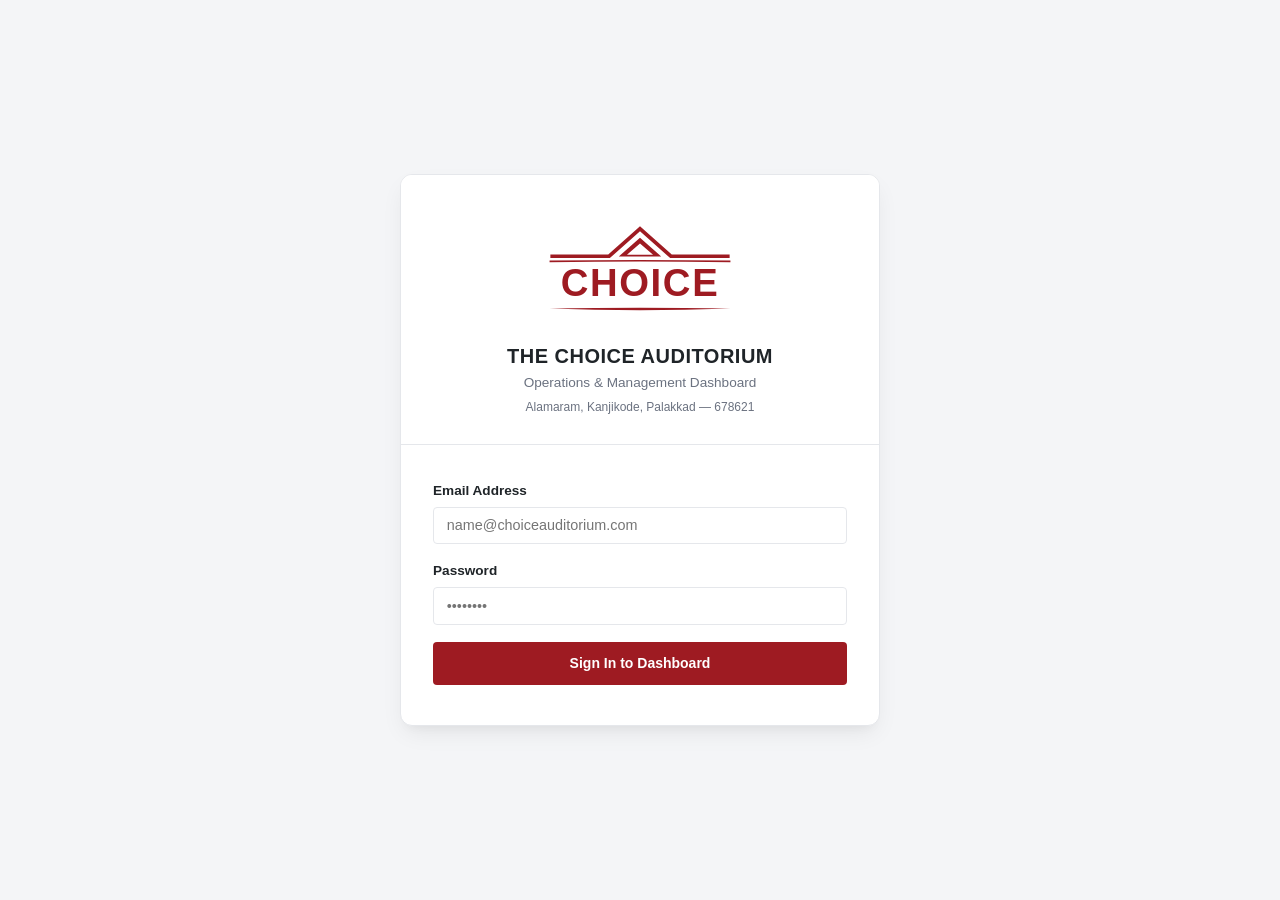
==== index.html @ d6c8b12f "Initial commit: Choice Auditorium management system" ====
<!DOCTYPE html>
<html lang="en">
<head>
  <meta charset="UTF-8">
  <meta name="viewport" content="width=device-width, initial-scale=1.0">
  <title>Login | The Choice Auditorium Operations</title>
  <link rel="stylesheet" href="css/styles.css">
  <script src="js/supabase.min.js"></script>
  <style>
    .login-wrapper {
      min-height: 100vh;
      display: flex;
      align-items: center;
      justify-content: center;
      padding: 1.5rem;
      background: #F4F5F7;
    }
    .login-card {
      background: var(--surface);
      border: 1px solid var(--border);
      border-radius: var(--radius-lg);
      box-shadow: var(--shadow-lg);
      max-width: 480px;
      width: 100%;
      overflow: hidden;
    }
    .login-header {
      background: #FFFFFF;
      color: var(--text);
      padding: 2.2rem 1.75rem 1.75rem 1.75rem;
      text-align: center;
      position: relative;
      border-bottom: 1px solid var(--border);
    }
    .login-header .logo-container-choice {
      max-width: 220px;
      margin: 0 auto 1.25rem auto;
      color: var(--brand-red);
    }
    .login-header h2 {
      font-size: 1.25rem;
      letter-spacing: 0.5px;
      color: var(--text);
      text-transform: uppercase;
      margin-bottom: 0.25rem;
    }
    .login-header p {
      font-size: 0.85rem;
      color: var(--muted);
    }
    .login-body {
      padding: 2.25rem 2rem 2.5rem 2rem;
    }
  </style>
</head>
<body>
  <div class="login-wrapper">
    <div class="login-card">
      <div class="login-header">
        <div class="logo-container-choice">
          <svg viewBox="0 0 540 280" xmlns="http://www.w3.org/2000/svg" style="width: 100%; height: auto; display: block;">
            <g fill="currentColor">
              <!-- Roofline Structure -->
              <path d="M 50,118 L 196,118 L 270,52 L 344,118 L 490,118 L 490,109 L 348,109 L 270,40 L 192,109 L 50,109 Z" />
              <path fill-rule="evenodd" d="M 270,68 L 322,114 L 218,114 Z M 270,82 L 238,110 L 302,110 Z" />
              <path d="M 48,124 Q 270,121 492,124 L 492,128 Q 270,125 48,128 Z" />
              <!-- CHOICE Wordmark -->
              <text x="270" y="212" font-family="-apple-system, BlinkMacSystemFont, 'Segoe UI', Roboto, 'Helvetica Neue', Arial, sans-serif" font-weight="900" font-size="94" letter-spacing="4" text-anchor="middle">CHOICE</text>
              <!-- Bottom underline -->
              <path d="M 48,242 Q 270,238 492,242 Q 270,250 48,242 Z" />
            </g>
          </svg>
        </div>
        <h2>The Choice Auditorium</h2>
        <p>Operations & Management Dashboard</p>
        <div style="font-size: 0.75rem; margin-top: 4px; color: var(--muted);">Alamaram, Kanjikode, Palakkad — 678621</div>
      </div>

      <div class="login-body">
        <form id="login-form">
          <div class="form-group">
            <label class="form-label" for="login-email">Email Address</label>
            <input type="email" id="login-email" class="form-control" placeholder="name@choiceauditorium.com" required>
          </div>
          <div class="form-group">
            <label class="form-label" for="login-password">Password</label>
            <input type="password" id="login-password" class="form-control" placeholder="••••••••" required>
          </div>
          <button type="submit" class="btn btn-primary" style="width: 100%; padding: 0.75rem; font-weight: 600;">
            Sign In to Dashboard
          </button>
        </form>
      </div>
    </div>
  </div>

  <div id="toast-mount"></div>

  <script type="module">
    import { login } from "./js/auth.js";
    import { showToast } from "./js/common.js";

    document.getElementById("login-form").addEventListener("submit", async (e) => {
      e.preventDefault();
      const email = document.getElementById("login-email").value.trim();
      const pwd = document.getElementById("login-password").value;
      const submitBtn = e.target.querySelector("button[type='submit']");
      
      submitBtn.disabled = true;
      submitBtn.textContent = "Signing In...";

      try {
        const res = await login(email, pwd);
        if (res.success) {
          showToast(`Welcome back, ${res.user.name}!`);
          setTimeout(() => window.location.href = "dashboard.html", 400);
        } else {
          showToast(res.error, "danger");
          submitBtn.disabled = false;
          submitBtn.textContent = "Sign In to Dashboard";
        }
      } catch (err) {
        showToast(err.message || "Login failed", "danger");
        submitBtn.disabled = false;
        submitBtn.textContent = "Sign In to Dashboard";
      }
    });
  </script>
</body>
</html>
---- css/styles.css ----
/* The Choice Auditorium — Design System & Main Stylesheet */
:root {
  /* Refined, eye-friendly deep crimson & burgundy (no eye strain) */
  --brand-red: #9E1B22;
  --brand-red-dark: #781217;
  --brand-red-light: #FAF5F5;
  --text: #1F2428;
  --text-light: #4B5563;
  --muted: #6B7280;
  --bg: #F8F9FA;
  --surface: #FFFFFF;
  --surface-hover: #F9FAFB;
  --border: #E5E7EB;
  --border-focus: #9E1B22;
  --success: #1E7E34;
  --success-light: #F0FDF4;
  --warning: #D97706;
  --warning-light: #FFFBEB;
  --danger: #B91C1C;
  --danger-light: #FEF2F2;
  --info: #0284C7;
  --info-light: #F0F9FF;
  
  --shadow-sm: 0 1px 3px rgba(0,0,0,0.05), 0 1px 2px rgba(0,0,0,0.03);
  --shadow-md: 0 4px 12px rgba(0,0,0,0.06);
  --shadow-lg: 0 10px 25px -5px rgba(0,0,0,0.08), 0 8px 10px -6px rgba(0,0,0,0.04);
  
  --radius-sm: 4px;
  --radius-md: 8px;
  --radius-lg: 12px;
  --radius-full: 9999px;

  --font-main: -apple-system, BlinkMacSystemFont, "Segoe UI", Roboto, Oxygen, Ubuntu, Cantarell, "Open Sans", "Helvetica Neue", sans-serif;
}

* {
  box-sizing: border-box;
  margin: 0;
  padding: 0;
}

body {
  font-family: var(--font-main);
  background-color: var(--bg);
  color: var(--text);
  line-height: 1.5;
  min-height: 100vh;
  display: flex;
  flex-direction: column;
}

/* Typography */
h1, h2, h3, h4, h5, h6 {
  color: var(--text);
  font-weight: 700;
  line-height: 1.25;
}
h1 { font-size: 1.75rem; }
h2 { font-size: 1.4rem; }
h3 { font-size: 1.15rem; }
h4 { font-size: 1rem; }

a {
  color: var(--brand-red);
  text-decoration: none;
}
a:hover {
  text-decoration: underline;
}

/* Header & Navigation */
.app-header {
  background-color: var(--surface);
  border-bottom: 1px solid var(--border);
  position: sticky;
  top: 0;
  z-index: 100;
  box-shadow: var(--shadow-sm);
}

.header-top {
  display: flex;
  align-items: center;
  justify-content: space-between;
  padding: 0.75rem 1.5rem;
  border-bottom: 1px solid var(--border);
}

.brand-container {
  display: flex;
  align-items: center;
  gap: 1rem;
}

.brand-logo-svg {
  height: 48px;
  display: flex;
  align-items: center;
  color: var(--brand-red);
}

.brand-logo-svg svg {
  height: 46px;
  width: auto;
}

.brand-details h1 {
  font-size: 1.15rem;
  letter-spacing: 0.5px;
  text-transform: uppercase;
  color: var(--text);
  margin-bottom: 2px;
}

.brand-details p {
  font-size: 0.75rem;
  color: var(--muted);
  line-height: 1.1;
}

.header-actions {
  display: flex;
  align-items: center;
  gap: 1rem;
}

/* Nav Menu */
.nav-bar {
  display: flex;
  align-items: center;
  padding: 0 1.5rem;
  overflow-x: auto;
  scrollbar-width: none;
  background-color: var(--surface);
}
.nav-bar::-webkit-scrollbar { display: none; }

.nav-links {
  display: flex;
  list-style: none;
  gap: 0.5rem;
}

.nav-link {
  display: flex;
  align-items: center;
  gap: 0.5rem;
  padding: 0.75rem 0.95rem;
  font-size: 0.9rem;
  font-weight: 600;
  color: var(--text-light);
  border-bottom: 2.5px solid transparent;
  white-space: nowrap;
  transition: all 0.15s ease;
}

.nav-link:hover {
  color: var(--brand-red);
  text-decoration: none;
  background-color: var(--surface-hover);
}

.nav-link.active {
  color: var(--brand-red);
  border-bottom-color: var(--brand-red);
  background-color: transparent;
}

/* User Badge & Notifications */
.user-profile-badge {
  display: flex;
  align-items: center;
  gap: 0.6rem;
  padding: 0.35rem 0.75rem;
  background-color: var(--bg);
  border-radius: var(--radius-full);
  border: 1px solid var(--border);
  font-size: 0.85rem;
}

.user-avatar {
  width: 28px;
  height: 28px;
  border-radius: 50%;
  background: var(--brand-red);
  color: #fff;
  display: flex;
  align-items: center;
  justify-content: center;
  font-weight: bold;
  font-size: 0.8rem;
}

.role-tag {
  font-size: 0.7rem;
  padding: 0.15rem 0.45rem;
  border-radius: var(--radius-full);
  font-weight: 700;
  text-transform: uppercase;
}
.role-owner { background-color: #EDE7F6; color: #512DA8; }
.role-worker { background-color: #E0F2F1; color: #00796B; }

.btn-icon {
  background: none;
  border: none;
  cursor: pointer;
  position: relative;
  width: 36px;
  height: 36px;
  border-radius: 50%;
  display: flex;
  align-items: center;
  justify-content: center;
  color: var(--text-light);
  transition: background 0.15s;
}
.btn-icon:hover {
  background-color: var(--bg);
}

.badge-counter {
  position: absolute;
  top: 2px;
  right: 2px;
  background: var(--brand-red);
  color: #fff;
  font-size: 0.65rem;
  font-weight: bold;
  min-width: 17px;
  height: 17px;
  border-radius: 9px;
  display: flex;
  align-items: center;
  justify-content: center;
  padding: 0 4px;
}

/* Main Layout */
.main-container {
  max-width: 1380px;
  width: 100%;
  margin: 0 auto;
  padding: 1.5rem;
  flex: 1;
}

.page-header {
  display: flex;
  justify-content: space-between;
  align-items: center;
  margin-bottom: 1.5rem;
  flex-wrap: wrap;
  gap: 1rem;
}

.page-title {
  display: flex;
  align-items: center;
  gap: 0.75rem;
}

.page-title-badge {
  font-size: 0.8rem;
  padding: 0.25rem 0.65rem;
  border-radius: var(--radius-full);
  background-color: var(--surface);
  border: 1px solid var(--border);
  color: var(--muted);
  font-weight: 500;
}

/* Cards & Panels */
.card {
  background-color: var(--surface);
  border: 1px solid var(--border);
  border-radius: var(--radius-md);
  box-shadow: var(--shadow-sm);
  margin-bottom: 1.5rem;
  overflow: hidden;
}

.card-header {
  padding: 1rem 1.25rem;
  border-bottom: 1px solid var(--border);
  display: flex;
  justify-content: space-between;
  align-items: center;
  background-color: #fff;
}

.card-title {
  font-size: 1.05rem;
  font-weight: 700;
  display: flex;
  align-items: center;
  gap: 0.5rem;
}

.card-body {
  padding: 1.25rem;
}

.card-footer {
  padding: 0.75rem 1.25rem;
  background-color: var(--surface-hover);
  border-top: 1px solid var(--border);
  display: flex;
  justify-content: flex-end;
  gap: 0.75rem;
}

/* KPI Stat Cards */
.stats-grid {
  display: grid;
  grid-template-columns: repeat(auto-fit, minmax(240px, 1fr));
  gap: 1.25rem;
  margin-bottom: 1.5rem;
}

.stat-card {
  background: var(--surface);
  border: 1px solid var(--border);
  border-radius: var(--radius-md);
  padding: 1.25rem;
  display: flex;
  align-items: center;
  justify-content: space-between;
  box-shadow: var(--shadow-sm);
  border-left: 3px solid var(--brand-red);
}
.stat-card.green { border-left-color: var(--success); }
.stat-card.amber { border-left-color: var(--warning); }
.stat-card.blue { border-left-color: var(--info); }

.stat-label {
  font-size: 0.8rem;
  text-transform: uppercase;
  letter-spacing: 0.5px;
  color: var(--muted);
  font-weight: 600;
  margin-bottom: 0.25rem;
}

.stat-value {
  font-size: 1.65rem;
  font-weight: 800;
  color: var(--text);
}

.stat-sub {
  font-size: 0.75rem;
  color: var(--muted);
  margin-top: 0.25rem;
}

.stat-icon {
  width: 44px;
  height: 44px;
  border-radius: var(--radius-md);
  background-color: var(--surface-hover);
  display: flex;
  align-items: center;
  justify-content: center;
  font-size: 1.35rem;
  color: var(--text-light);
}
.stat-card.green .stat-icon { color: var(--success); background-color: var(--success-light); }
.stat-card.amber .stat-icon { color: var(--warning); background-color: var(--warning-light); }
.stat-card.blue .stat-icon { color: var(--info); background-color: var(--info-light); }

/* Buttons */
.btn {
  display: inline-flex;
  align-items: center;
  justify-content: center;
  gap: 0.5rem;
  padding: 0.55rem 1.1rem;
  border-radius: var(--radius-sm);
  font-size: 0.875rem;
  font-weight: 600;
  cursor: pointer;
  border: 1px solid transparent;
  transition: all 0.15s ease;
  line-height: 1.2;
}

.btn-primary {
  background-color: var(--brand-red);
  color: #fff;
}
.btn-primary:hover {
  background-color: var(--brand-red-dark);
}

.btn-secondary {
  background-color: var(--surface);
  border-color: var(--border);
  color: var(--text);
}
.btn-secondary:hover {
  background-color: var(--bg);
  border-color: #ccc;
}

.btn-success {
  background-color: var(--success);
  color: #fff;
}
.btn-success:hover {
  background-color: #1B5E20;
}

.btn-danger {
  background-color: var(--danger);
  color: #fff;
}
.btn-danger:hover {
  background-color: #B71C1C;
}

.btn-outline {
  background: transparent;
  border-color: var(--brand-red);
  color: var(--brand-red);
}
.btn-outline:hover {
  background: var(--brand-red-light);
}

.btn-sm {
  padding: 0.35rem 0.65rem;
  font-size: 0.8rem;
}

/* Badges */
.badge {
  display: inline-flex;
  align-items: center;
  gap: 0.35rem;
  padding: 0.2rem 0.55rem;
  border-radius: var(--radius-full);
  font-size: 0.75rem;
  font-weight: 600;
}
.badge-confirmed { background-color: var(--success-light); color: var(--success); border: 1px solid #C8E6C9; }
.badge-approved { background-color: var(--success-light); color: var(--success); border: 1px solid #C8E6C9; }
.badge-pending { background-color: var(--warning-light); color: #B78103; border: 1px solid #FFE082; }
.badge-unmarked { background-color: #F5F5F5; color: #757575; border: 1px solid #E0E0E0; }
.badge-enquiry { background-color: var(--warning-light); color: #B78103; border: 1px solid #FFE082; }
.badge-completed { background-color: #EDE7F6; color: #5E35B1; border: 1px solid #D1C4E9; }
.badge-cancelled { background-color: var(--danger-light); color: var(--danger); border: 1px solid #FFCDD2; }

/* Tables */
.table-responsive {
  width: 100%;
  overflow-x: auto;
  border-radius: var(--radius-md);
}

.data-table {
  width: 100%;
  border-collapse: collapse;
  text-align: left;
  font-size: 0.875rem;
}

.data-table th {
  background-color: #FAFAFA;
  color: var(--text-light);
  font-weight: 700;
  padding: 0.75rem 1rem;
  border-bottom: 2px solid var(--border);
  white-space: nowrap;
}

.data-table td {
  padding: 0.85rem 1rem;
  border-bottom: 1px solid var(--border);
  vertical-align: middle;
}

.data-table tbody tr:hover {
  background-color: #FCFCFC;
}

.text-right { text-align: right; }
.text-center { text-align: center; }

/* Forms */
.form-group {
  margin-bottom: 1.1rem;
}

.form-label {
  display: block;
  font-size: 0.85rem;
  font-weight: 600;
  margin-bottom: 0.35rem;
  color: var(--text);
}

.form-control {
  width: 100%;
  padding: 0.6rem 0.8rem;
  font-size: 0.9rem;
  border: 1px solid var(--border);
  border-radius: var(--radius-sm);
  background-color: #fff;
  color: var(--text);
  font-family: inherit;
  transition: border-color 0.15s;
}

.form-control:focus {
  outline: none;
  border-color: var(--brand-red);
  box-shadow: 0 0 0 2px rgba(158, 27, 34, 0.12);
}

.form-row {
  display: flex;
  gap: 1rem;
  flex-wrap: wrap;
}
.form-col {
  flex: 1;
  min-width: 220px;
}
.form-col-sm {
  flex: 0 0 140px;
}

/* Modals */
.modal-backdrop {
  position: fixed;
  top: 0;
  left: 0;
  right: 0;
  bottom: 0;
  background-color: rgba(0, 0, 0, 0.55);
  display: none;
  align-items: center;
  justify-content: center;
  z-index: 1000;
  padding: 1rem;
  backdrop-filter: blur(2px);
}
.modal-backdrop.show {
  display: flex;
}

.modal-card {
  background: #fff;
  border-radius: var(--radius-md);
  max-width: 850px;
  width: 100%;
  max-height: 90vh;
  display: flex;
  flex-direction: column;
  box-shadow: var(--shadow-lg);
  overflow: hidden;
  animation: modalIn 0.2s ease-out;
}

@keyframes modalIn {
  from { opacity: 0; transform: translateY(12px) scale(0.98); }
  to { opacity: 1; transform: translateY(0) scale(1); }
}

.modal-header {
  padding: 1rem 1.25rem;
  border-bottom: 1px solid var(--border);
  display: flex;
  justify-content: space-between;
  align-items: center;
  background-color: #fff;
}

.modal-header h3 {
  font-size: 1.15rem;
  color: var(--text);
}

.modal-body {
  padding: 1.25rem;
  overflow-y: auto;
}

.modal-footer {
  padding: 0.85rem 1.25rem;
  border-top: 1px solid var(--border);
  display: flex;
  justify-content: flex-end;
  gap: 0.75rem;
  background-color: var(--surface-hover);
}

/* Notifications Panel Dropdown */
.notif-dropdown {
  position: absolute;
  top: 55px;
  right: 1.5rem;
  width: 360px;
  max-width: 90vw;
  background: #fff;
  border: 1px solid var(--border);
  border-radius: var(--radius-md);
  box-shadow: var(--shadow-lg);
  z-index: 500;
  display: none;
}
.notif-dropdown.show { display: block; }

.notif-header {
  padding: 0.75rem 1rem;
  border-bottom: 1px solid var(--border);
  display: flex;
  justify-content: space-between;
  align-items: center;
}

.notif-list {
  max-height: 380px;
  overflow-y: auto;
  list-style: none;
}

.notif-item {
  padding: 0.75rem 1rem;
  border-bottom: 1px solid var(--border);
  display: flex;
  gap: 0.75rem;
  cursor: pointer;
  transition: background 0.1s;
}
.notif-item:hover {
  background-color: var(--surface-hover);
}
.notif-item.unread {
  background-color: #FEF9F9;
  border-left: 3px solid var(--brand-red);
}

.notif-icon {
  width: 32px;
  height: 32px;
  border-radius: 50%;
  display: flex;
  align-items: center;
  justify-content: center;
  flex-shrink: 0;
}

.notif-content h5 {
  font-size: 0.85rem;
  margin-bottom: 2px;
}
.notif-content p {
  font-size: 0.78rem;
  color: var(--muted);
}
.notif-content .time {
  font-size: 0.7rem;
  color: #999;
  margin-top: 4px;
}

/* Toast Alerts */
.toast-container {
  position: fixed;
  bottom: 1.5rem;
  right: 1.5rem;
  z-index: 2000;
  display: flex;
  flex-direction: column;
  gap: 0.5rem;
}

.toast {
  background: var(--surface);
  border: 1px solid var(--border);
  border-left: 4px solid var(--brand-red);
  padding: 0.75rem 1.1rem;
  border-radius: var(--radius-sm);
  box-shadow: var(--shadow-md);
  font-size: 0.875rem;
  display: flex;
  align-items: center;
  gap: 0.75rem;
  animation: slideToast 0.25s ease-out;
  min-width: 280px;
}
.toast.success { border-left-color: var(--success); }
.toast.warning { border-left-color: var(--warning); }
.toast.danger { border-left-color: var(--danger); }

@keyframes slideToast {
  from { transform: translateX(100%); opacity: 0; }
  to { transform: translateX(0); opacity: 1; }
}

/* Signature Pad Canvas */
.sig-canvas-wrapper {
  border: 1px dashed var(--border);
  border-radius: var(--radius-sm);
  background: #FFF;
  position: relative;
  margin-top: 0.25rem;
}
.sig-canvas {
  width: 100%;
  height: 140px;
  cursor: crosshair;
  display: block;
}
.sig-actions {
  display: flex;
  justify-content: space-between;
  padding: 0.35rem 0.5rem;
  background: #FAFAFA;
  border-top: 1px solid var(--border);
  font-size: 0.75rem;
}

/* Calendar Grid (Month View) */
.cal-grid-header {
  display: grid;
  grid-template-columns: repeat(7, 1fr);
  background: #FAFAFA;
  border-bottom: 1px solid var(--border);
  text-align: center;
  font-weight: 700;
  font-size: 0.8rem;
  color: var(--text-light);
  padding: 0.5rem 0;
}

.cal-grid {
  display: grid;
  grid-template-columns: repeat(7, 1fr);
  border-left: 1px solid var(--border);
  border-top: 1px solid var(--border);
}

.cal-day-cell {
  min-height: 105px;
  border-right: 1px solid var(--border);
  border-bottom: 1px solid var(--border);
  padding: 0.4rem;
  background: #fff;
  transition: background 0.1s;
}
.cal-day-cell:hover {
  background: #FCFCFC;
}
.cal-day-cell.diff-month {
  background: #F9F9F9;
  color: #BBB;
}
.cal-day-cell.today {
  background: #FFFDF0;
}
.cal-day-number {
  font-size: 0.8rem;
  font-weight: 700;
  margin-bottom: 0.25rem;
  display: inline-block;
}
.cal-day-cell.today .cal-day-number {
  color: var(--brand-red);
  border-bottom: 2px solid var(--brand-red);
}

.cal-event-pill {
  font-size: 0.7rem;
  padding: 0.2rem 0.35rem;
  border-radius: var(--radius-sm);
  background: var(--surface-hover);
  color: var(--text);
  margin-bottom: 2px;
  white-space: nowrap;
  overflow: hidden;
  text-overflow: ellipsis;
  cursor: pointer;
  border-left: 3px solid var(--muted);
  font-weight: 600;
}
.cal-event-pill.confirmed {
  background: var(--success-light);
  color: var(--success);
  border-left-color: var(--success);
}
.cal-event-pill.enquiry {
  background: var(--warning-light);
  color: #B78103;
  border-left-color: var(--warning);
}

/* Responsive adjustments */
@media (max-width: 768px) {
  .header-top {
    padding: 0.5rem 1rem;
  }
  .brand-details p {
    display: none;
  }
  .nav-bar {
    padding: 0 0.5rem;
  }
  .main-container {
    padding: 1rem;
  }
  .stats-grid {
    grid-template-columns: 1fr;
  }
  .cal-grid-header, .cal-grid {
    font-size: 0.75rem;
  }
  .cal-day-cell {
    min-height: 70px;
    padding: 0.2rem;
  }
}
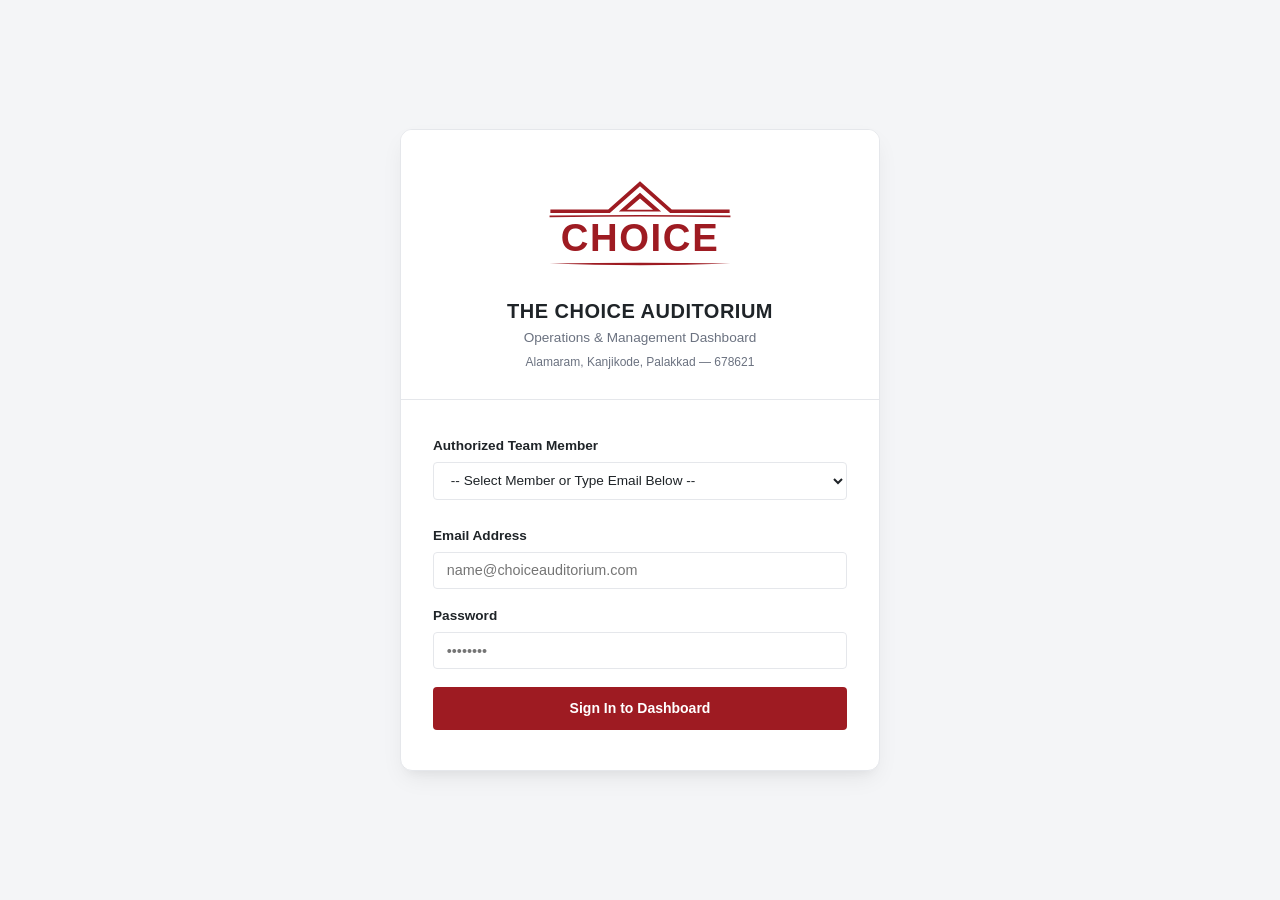
==== commit 234e2567: "Production ready: connect all Supabase fields, remove test data, add schema sanitizer and quick team" ====
--- a/index.html
+++ b/index.html
@@ -79,6 +79,17 @@
       <div class="login-body">
         <form id="login-form">
           <div class="form-group">
+            <label class="form-label" for="quick-team-select">Authorized Team Member</label>
+            <select id="quick-team-select" class="form-control" style="font-size: 0.85rem; margin-bottom: 0.5rem;">
+              <option value="">-- Select Member or Type Email Below --</option>
+              <option value="elbymathew20@gmail.com">Elby Abin (CEO / Owner)</option>
+              <option value="abin@choiceauditorium.com">Abin Varghese K (Director / Owner)</option>
+              <option value="vibinkgl@gmail.com">Vibin Varghese K (Director / Owner)</option>
+              <option value="gopinathan@choiceauditorium.com">Gopinathan P (Manager / Worker)</option>
+              <option value="sajitha@choiceauditorium.com">Sajitha (Assistant / Worker)</option>
+            </select>
+          </div>
+          <div class="form-group">
             <label class="form-label" for="login-email">Email Address</label>
             <input type="email" id="login-email" class="form-control" placeholder="name@choiceauditorium.com" required>
           </div>
@@ -99,6 +110,13 @@
   <script type="module">
     import { login } from "./js/auth.js";
     import { showToast } from "./js/common.js";
+
+    document.getElementById("quick-team-select")?.addEventListener("change", (e) => {
+      if (e.target.value) {
+        document.getElementById("login-email").value = e.target.value;
+        document.getElementById("login-password").value = "choice123";
+      }
+    });
 
     document.getElementById("login-form").addEventListener("submit", async (e) => {
       e.preventDefault();
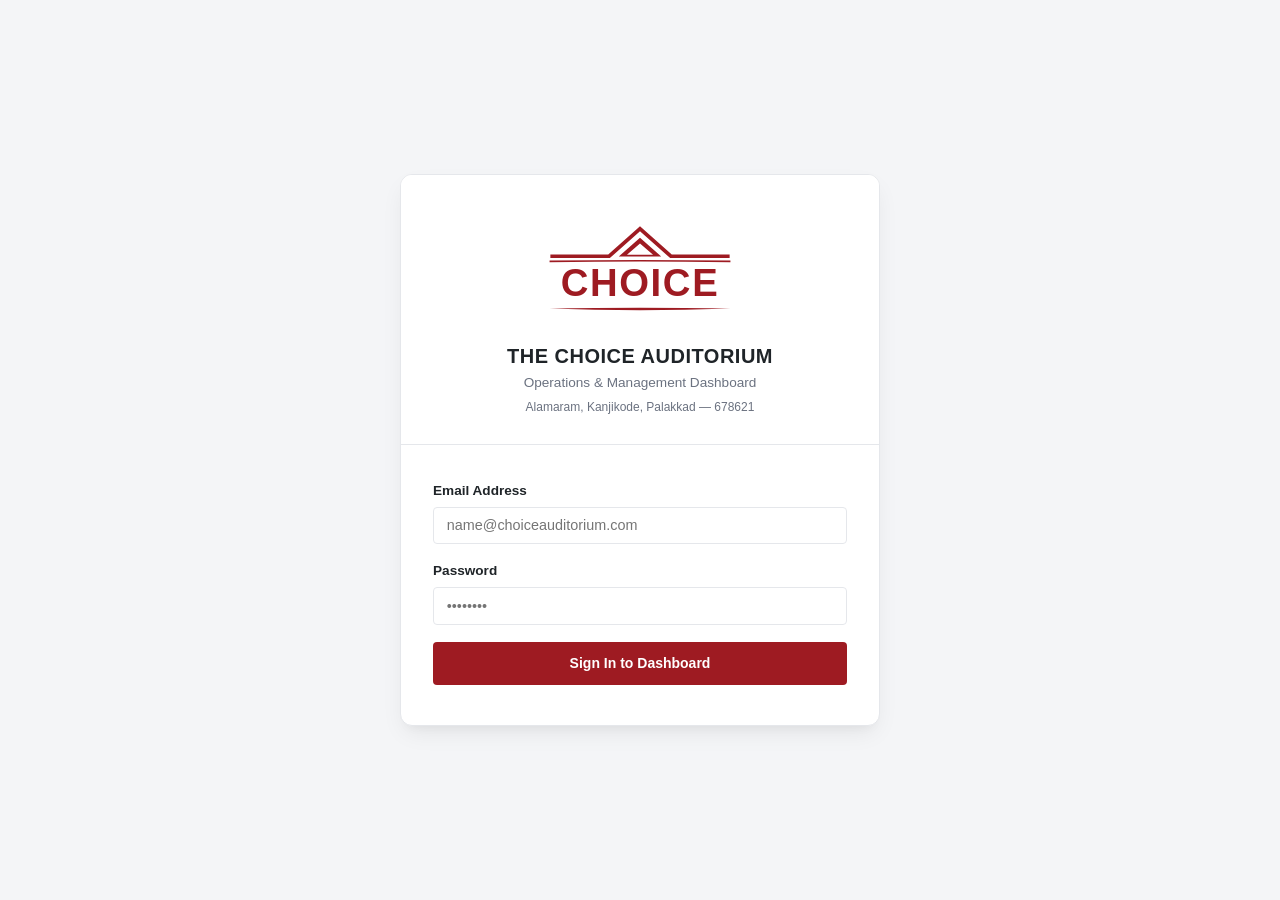
==== commit 3a1c8d0a: "Remove all hardcoded seed data; fetch all data dynamically from Supabase database" ====
--- a/index.html
+++ b/index.html
@@ -79,17 +79,6 @@
       <div class="login-body">
         <form id="login-form">
           <div class="form-group">
-            <label class="form-label" for="quick-team-select">Authorized Team Member</label>
-            <select id="quick-team-select" class="form-control" style="font-size: 0.85rem; margin-bottom: 0.5rem;">
-              <option value="">-- Select Member or Type Email Below --</option>
-              <option value="elbymathew20@gmail.com">Elby Abin (CEO / Owner)</option>
-              <option value="abin@choiceauditorium.com">Abin Varghese K (Director / Owner)</option>
-              <option value="vibinkgl@gmail.com">Vibin Varghese K (Director / Owner)</option>
-              <option value="gopinathan@choiceauditorium.com">Gopinathan P (Manager / Worker)</option>
-              <option value="sajitha@choiceauditorium.com">Sajitha (Assistant / Worker)</option>
-            </select>
-          </div>
-          <div class="form-group">
             <label class="form-label" for="login-email">Email Address</label>
             <input type="email" id="login-email" class="form-control" placeholder="name@choiceauditorium.com" required>
           </div>
@@ -110,13 +99,6 @@
   <script type="module">
     import { login } from "./js/auth.js";
     import { showToast } from "./js/common.js";
-
-    document.getElementById("quick-team-select")?.addEventListener("change", (e) => {
-      if (e.target.value) {
-        document.getElementById("login-email").value = e.target.value;
-        document.getElementById("login-password").value = "choice123";
-      }
-    });
 
     document.getElementById("login-form").addEventListener("submit", async (e) => {
       e.preventDefault();
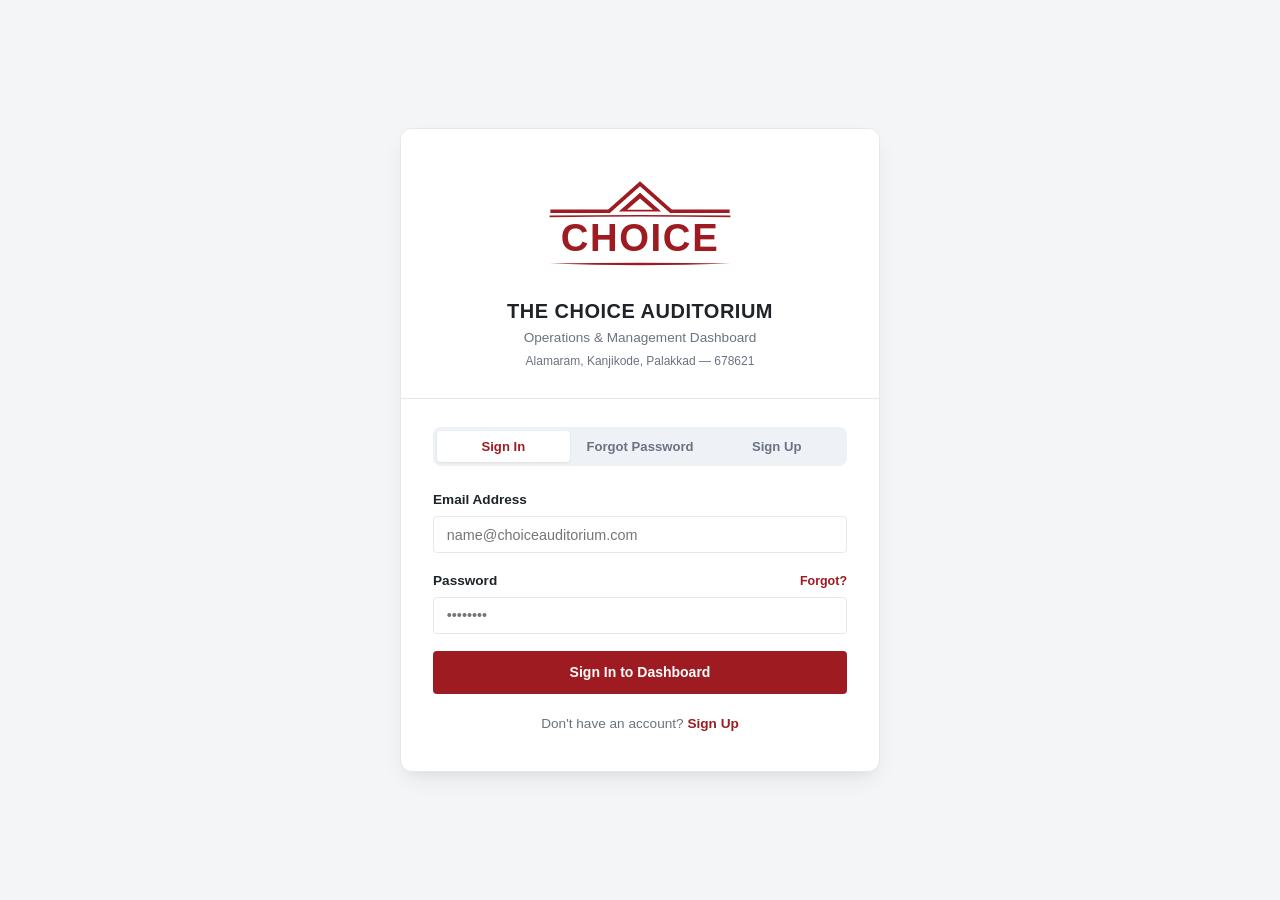
==== commit 7b0fd132: "feat(auth): add forgot password email OTP via Brevo, sign up flow, and server bcrypt hashing" ====
--- a/index.html
+++ b/index.html
@@ -1,9 +1,10 @@
 <!DOCTYPE html>
 <html lang="en">
+
 <head>
   <meta charset="UTF-8">
   <meta name="viewport" content="width=device-width, initial-scale=1.0">
-  <title>Login | The Choice Auditorium Operations</title>
+  <title>Authentication | The Choice Auditorium Operations</title>
   <link rel="stylesheet" href="css/styles.css">
   <script src="js/supabase.min.js"></script>
   <style>
@@ -15,6 +16,7 @@
       padding: 1.5rem;
       background: #F4F5F7;
     }
+
     .login-card {
       background: var(--surface);
       border: 1px solid var(--border);
@@ -24,6 +26,7 @@
       width: 100%;
       overflow: hidden;
     }
+
     .login-header {
       background: #FFFFFF;
       color: var(--text);
@@ -32,11 +35,13 @@
       position: relative;
       border-bottom: 1px solid var(--border);
     }
+
     .login-header .logo-container-choice {
       max-width: 220px;
       margin: 0 auto 1.25rem auto;
       color: var(--brand-red);
     }
+
     .login-header h2 {
       font-size: 1.25rem;
       letter-spacing: 0.5px;
@@ -44,28 +49,123 @@
       text-transform: uppercase;
       margin-bottom: 0.25rem;
     }
+
     .login-header p {
       font-size: 0.85rem;
       color: var(--muted);
     }
+
     .login-body {
-      padding: 2.25rem 2rem 2.5rem 2rem;
+      padding: 1.75rem 2rem 2.25rem 2rem;
+    }
+
+    .auth-nav {
+      display: flex;
+      background: #EEF2F6;
+      border-radius: var(--radius-md);
+      padding: 4px;
+      margin-bottom: 1.5rem;
+      gap: 4px;
+    }
+
+    .auth-tab-btn {
+      flex: 1;
+      padding: 0.5rem 0.25rem;
+      border: none;
+      background: transparent;
+      color: var(--muted);
+      font-size: 0.82rem;
+      font-weight: 600;
+      border-radius: var(--radius-sm);
+      cursor: pointer;
+      transition: all 0.15s ease;
+      text-align: center;
+    }
+
+    .auth-tab-btn.active {
+      background: var(--surface);
+      color: var(--brand-red);
+      box-shadow: 0 1px 3px rgba(0, 0, 0, 0.08);
+    }
+
+    .auth-view {
+      display: none;
+    }
+
+    .auth-view.active {
+      display: block;
+    }
+
+    .auth-footer-links {
+      margin-top: 1.25rem;
+      text-align: center;
+      font-size: 0.85rem;
+      color: var(--muted);
+    }
+
+    .auth-link {
+      color: var(--brand-red);
+      text-decoration: none;
+      font-weight: 600;
+      cursor: pointer;
+      background: none;
+      border: none;
+      padding: 0;
+      font-size: inherit;
+    }
+
+    .auth-link:hover {
+      text-decoration: underline;
+    }
+
+    .info-callout {
+      background: #F0F9FF;
+      border: 1px solid #BAE6FD;
+      color: #0369A1;
+      border-radius: var(--radius-md);
+      padding: 0.75rem 0.9rem;
+      font-size: 0.8rem;
+      line-height: 1.45;
+      margin-bottom: 1.25rem;
+    }
+
+    .warning-callout {
+      background: #FFFBEB;
+      border: 1px solid #FDE68A;
+      color: #92400E;
+      border-radius: var(--radius-md);
+      padding: 0.75rem 0.9rem;
+      font-size: 0.8rem;
+      line-height: 1.45;
+      margin-bottom: 1.25rem;
+    }
+
+    .otp-inputs {
+      letter-spacing: 6px;
+      font-size: 1.25rem;
+      font-weight: 700;
+      text-align: center;
     }
   </style>
 </head>
+
 <body>
   <div class="login-wrapper">
     <div class="login-card">
       <div class="login-header">
         <div class="logo-container-choice">
-          <svg viewBox="0 0 540 280" xmlns="http://www.w3.org/2000/svg" style="width: 100%; height: auto; display: block;">
+          <svg viewBox="0 0 540 280" xmlns="http://www.w3.org/2000/svg"
+            style="width: 100%; height: auto; display: block;">
             <g fill="currentColor">
               <!-- Roofline Structure -->
-              <path d="M 50,118 L 196,118 L 270,52 L 344,118 L 490,118 L 490,109 L 348,109 L 270,40 L 192,109 L 50,109 Z" />
+              <path
+                d="M 50,118 L 196,118 L 270,52 L 344,118 L 490,118 L 490,109 L 348,109 L 270,40 L 192,109 L 50,109 Z" />
               <path fill-rule="evenodd" d="M 270,68 L 322,114 L 218,114 Z M 270,82 L 238,110 L 302,110 Z" />
               <path d="M 48,124 Q 270,121 492,124 L 492,128 Q 270,125 48,128 Z" />
               <!-- CHOICE Wordmark -->
-              <text x="270" y="212" font-family="-apple-system, BlinkMacSystemFont, 'Segoe UI', Roboto, 'Helvetica Neue', Arial, sans-serif" font-weight="900" font-size="94" letter-spacing="4" text-anchor="middle">CHOICE</text>
+              <text x="270" y="212"
+                font-family="-apple-system, BlinkMacSystemFont, 'Segoe UI', Roboto, 'Helvetica Neue', Arial, sans-serif"
+                font-weight="900" font-size="94" letter-spacing="4" text-anchor="middle">CHOICE</text>
               <!-- Bottom underline -->
               <path d="M 48,242 Q 270,238 492,242 Q 270,250 48,242 Z" />
             </g>
@@ -77,19 +177,121 @@
       </div>
 
       <div class="login-body">
-        <form id="login-form">
-          <div class="form-group">
-            <label class="form-label" for="login-email">Email Address</label>
-            <input type="email" id="login-email" class="form-control" placeholder="name@choiceauditorium.com" required>
-          </div>
-          <div class="form-group">
-            <label class="form-label" for="login-password">Password</label>
-            <input type="password" id="login-password" class="form-control" placeholder="••••••••" required>
-          </div>
-          <button type="submit" class="btn btn-primary" style="width: 100%; padding: 0.75rem; font-weight: 600;">
-            Sign In to Dashboard
-          </button>
-        </form>
+        <!-- Tab navigation -->
+        <div class="auth-nav">
+          <button type="button" class="auth-tab-btn active" data-tab="login">Sign In</button>
+          <button type="button" class="auth-tab-btn" data-tab="forgot">Forgot Password</button>
+          <button type="button" class="auth-tab-btn" data-tab="signup">Sign Up</button>
+        </div>
+
+        <!-- 1. SIGN IN VIEW -->
+        <div id="view-login" class="auth-view active">
+          <form id="login-form">
+            <div class="form-group">
+              <label class="form-label" for="login-email">Email Address</label>
+              <input type="email" id="login-email" class="form-control" placeholder="name@choiceauditorium.com" required autocomplete="email">
+            </div>
+            <div class="form-group">
+              <div style="display: flex; justify-content: space-between; align-items: baseline;">
+                <label class="form-label" for="login-password">Password</label>
+                <button type="button" class="auth-link" data-switch-tab="forgot" style="font-size: 0.78rem;">Forgot?</button>
+              </div>
+              <input type="password" id="login-password" class="form-control" placeholder="••••••••" required autocomplete="current-password">
+            </div>
+            <button type="submit" class="btn btn-primary" style="width: 100%; padding: 0.75rem; font-weight: 600;">
+              Sign In to Dashboard
+            </button>
+          </form>
+          <div class="auth-footer-links">
+            Don't have an account? <button type="button" class="auth-link" data-switch-tab="signup">Sign Up</button>
+          </div>
+        </div>
+
+        <!-- 2. FORGOT PASSWORD VIEW (EMAIL OTP VIA BREVO) -->
+        <div id="view-forgot" class="auth-view">
+          <!-- Step 1: Request OTP -->
+          <div id="forgot-step-request">
+            <div class="info-callout">
+              Enter your registered email address. A 6-digit recovery OTP will be dispatched via <strong>Brevo</strong>.
+            </div>
+            <form id="forgot-request-form">
+              <div class="form-group">
+                <label class="form-label" for="forgot-email">Account Email</label>
+                <input type="email" id="forgot-email" class="form-control" placeholder="name@choiceauditorium.com" required autocomplete="email">
+              </div>
+              <button type="submit" class="btn btn-primary" style="width: 100%; padding: 0.75rem; font-weight: 600;">
+                Send Recovery OTP
+              </button>
+            </form>
+          </div>
+
+          <!-- Step 2: Verify OTP & Reset Password -->
+          <div id="forgot-step-verify" style="display: none;">
+            <div class="info-callout">
+              OTP sent to <strong id="forgot-target-email">your email</strong>. Enter the 6-digit code and choose a new password.
+            </div>
+            <form id="forgot-verify-form">
+              <div class="form-group">
+                <label class="form-label" for="forgot-otp">6-Digit Email OTP</label>
+                <input type="text" id="forgot-otp" class="form-control otp-inputs" placeholder="123456" maxlength="8" required autocomplete="one-time-code">
+              </div>
+              <div class="form-group">
+                <label class="form-label" for="forgot-new-password">New Password</label>
+                <input type="password" id="forgot-new-password" class="form-control" placeholder="Minimum 8 characters" minlength="8" required autocomplete="new-password">
+              </div>
+              <div class="form-group">
+                <label class="form-label" for="forgot-confirm-password">Confirm New Password</label>
+                <input type="password" id="forgot-confirm-password" class="form-control" placeholder="Repeat new password" minlength="8" required autocomplete="new-password">
+              </div>
+              <button type="submit" class="btn btn-primary" style="width: 100%; padding: 0.75rem; font-weight: 600;">
+                Verify OTP & Save Password
+              </button>
+            </form>
+            <div style="text-align: center; margin-top: 0.75rem;">
+              <button type="button" class="auth-link" id="btn-back-to-request" style="font-size: 0.8rem;">Change Email / Resend</button>
+            </div>
+          </div>
+
+          <div class="auth-footer-links">
+            Remember your credentials? <button type="button" class="auth-link" data-switch-tab="login">Back to Sign In</button>
+          </div>
+        </div>
+
+        <!-- 3. SIGN UP VIEW -->
+        <div id="view-signup" class="auth-view">
+          <div class="warning-callout">
+            <strong>Security Notice:</strong> All new accounts are protected by Role-Based Access Control (RBAC). Newly registered staff must be assigned permissions by an administrator before accessing venue operations.
+          </div>
+          <form id="signup-form">
+            <div class="form-group">
+              <label class="form-label" for="signup-name">Full Name</label>
+              <input type="text" id="signup-name" class="form-control" placeholder="John Doe" required autocomplete="name">
+            </div>
+            <div class="form-group">
+              <label class="form-label" for="signup-phone">Phone Number (Optional)</label>
+              <input type="tel" id="signup-phone" class="form-control" placeholder="+91 98765 43210" autocomplete="tel">
+            </div>
+            <div class="form-group">
+              <label class="form-label" for="signup-email">Email Address</label>
+              <input type="email" id="signup-email" class="form-control" placeholder="name@choiceauditorium.com" required autocomplete="email">
+            </div>
+            <div class="form-group">
+              <label class="form-label" for="signup-password">Password</label>
+              <input type="password" id="signup-password" class="form-control" placeholder="Minimum 8 characters" minlength="8" required autocomplete="new-password">
+            </div>
+            <div class="form-group">
+              <label class="form-label" for="signup-confirm-password">Confirm Password</label>
+              <input type="password" id="signup-confirm-password" class="form-control" placeholder="Repeat password" minlength="8" required autocomplete="new-password">
+            </div>
+            <button type="submit" class="btn btn-primary" style="width: 100%; padding: 0.75rem; font-weight: 600;">
+              Register Account
+            </button>
+          </form>
+          <div class="auth-footer-links">
+            Already have an account? <button type="button" class="auth-link" data-switch-tab="login">Sign In</button>
+          </div>
+        </div>
+
       </div>
     </div>
   </div>
@@ -97,15 +299,46 @@
   <div id="toast-mount"></div>
 
   <script type="module">
-    import { login } from "./js/auth.js";
+    import { login, requestPasswordReset, verifyRecoveryOtp, updateUserPassword, signUp } from "./js/auth.js";
     import { showToast } from "./js/common.js";
 
+    // Tab switching logic
+    const tabButtons = document.querySelectorAll(".auth-tab-btn");
+    const views = {
+      login: document.getElementById("view-login"),
+      forgot: document.getElementById("view-forgot"),
+      signup: document.getElementById("view-signup")
+    };
+
+    function switchTab(tabKey) {
+      tabButtons.forEach(btn => {
+        btn.classList.toggle("active", btn.dataset.tab === tabKey);
+      });
+      Object.keys(views).forEach(key => {
+        if (views[key]) {
+          views[key].classList.toggle("active", key === tabKey);
+        }
+      });
+    }
+
+    tabButtons.forEach(btn => {
+      btn.addEventListener("click", () => switchTab(btn.dataset.tab));
+    });
+
+    document.querySelectorAll("[data-switch-tab]").forEach(link => {
+      link.addEventListener("click", (e) => {
+        e.preventDefault();
+        switchTab(link.dataset.switchTab);
+      });
+    });
+
+    // 1. Sign In Handler
     document.getElementById("login-form").addEventListener("submit", async (e) => {
       e.preventDefault();
       const email = document.getElementById("login-email").value.trim();
       const pwd = document.getElementById("login-password").value;
       const submitBtn = e.target.querySelector("button[type='submit']");
-      
+
       submitBtn.disabled = true;
       submitBtn.textContent = "Signing In...";
 
@@ -125,6 +358,134 @@
         submitBtn.textContent = "Sign In to Dashboard";
       }
     });
+
+    // 2. Forgot Password Request Handler (Brevo Email OTP)
+    let pendingResetEmail = "";
+    const stepRequest = document.getElementById("forgot-step-request");
+    const stepVerify = document.getElementById("forgot-step-verify");
+    const targetEmailDisplay = document.getElementById("forgot-target-email");
+
+    document.getElementById("forgot-request-form").addEventListener("submit", async (e) => {
+      e.preventDefault();
+      const email = document.getElementById("forgot-email").value.trim();
+      const submitBtn = e.target.querySelector("button[type='submit']");
+
+      submitBtn.disabled = true;
+      submitBtn.textContent = "Sending OTP...";
+
+      try {
+        const res = await requestPasswordReset(email);
+        if (res.success) {
+          pendingResetEmail = email;
+          targetEmailDisplay.textContent = email;
+          stepRequest.style.display = "none";
+          stepVerify.style.display = "block";
+          showToast("Recovery OTP sent to your email!");
+        } else {
+          showToast(res.error, "danger");
+        }
+      } catch (err) {
+        showToast(err.message || "Could not dispatch reset email", "danger");
+      } finally {
+        submitBtn.disabled = false;
+        submitBtn.textContent = "Send Recovery OTP";
+      }
+    });
+
+    document.getElementById("btn-back-to-request").addEventListener("click", () => {
+      stepVerify.style.display = "none";
+      stepRequest.style.display = "block";
+    });
+
+    // Forgot Password Verify OTP & Reset Password Handler
+    document.getElementById("forgot-verify-form").addEventListener("submit", async (e) => {
+      e.preventDefault();
+      const otp = document.getElementById("forgot-otp").value.trim();
+      const newPwd = document.getElementById("forgot-new-password").value;
+      const confirmPwd = document.getElementById("forgot-confirm-password").value;
+      const submitBtn = e.target.querySelector("button[type='submit']");
+
+      if (newPwd !== confirmPwd) {
+        showToast("Passwords do not match.", "warning");
+        return;
+      }
+      if (newPwd.length < 8) {
+        showToast("Password must be at least 8 characters long.", "warning");
+        return;
+      }
+
+      submitBtn.disabled = true;
+      submitBtn.textContent = "Verifying & Updating...";
+
+      try {
+        const verifyRes = await verifyRecoveryOtp(pendingResetEmail, otp);
+        if (!verifyRes.success) {
+          showToast(verifyRes.error, "danger");
+          submitBtn.disabled = false;
+          submitBtn.textContent = "Verify OTP & Save Password";
+          return;
+        }
+
+        const updateRes = await updateUserPassword(newPwd);
+        if (updateRes.success) {
+          showToast("Password updated successfully! Redirecting...");
+          setTimeout(() => window.location.href = "dashboard.html", 600);
+        } else {
+          showToast(updateRes.error, "danger");
+          submitBtn.disabled = false;
+          submitBtn.textContent = "Verify OTP & Save Password";
+        }
+      } catch (err) {
+        showToast(err.message || "Failed to update password", "danger");
+        submitBtn.disabled = false;
+        submitBtn.textContent = "Verify OTP & Save Password";
+      }
+    });
+
+    // 3. Sign Up Handler
+    document.getElementById("signup-form").addEventListener("submit", async (e) => {
+      e.preventDefault();
+      const name = document.getElementById("signup-name").value.trim();
+      const phone = document.getElementById("signup-phone").value.trim();
+      const email = document.getElementById("signup-email").value.trim();
+      const pwd = document.getElementById("signup-password").value;
+      const confirmPwd = document.getElementById("signup-confirm-password").value;
+      const submitBtn = e.target.querySelector("button[type='submit']");
+
+      if (pwd !== confirmPwd) {
+        showToast("Passwords do not match.", "warning");
+        return;
+      }
+      if (pwd.length < 8) {
+        showToast("Password must be at least 8 characters long.", "warning");
+        return;
+      }
+
+      submitBtn.disabled = true;
+      submitBtn.textContent = "Creating Account...";
+
+      try {
+        const res = await signUp(email, pwd, { name, phone });
+        if (res.success) {
+          if (res.requiresEmailConfirmation) {
+            showToast("Registration successful! Check your email to confirm your account.", "success");
+          } else {
+            showToast("Account created! Please ask an administrator to assign your role.", "success");
+          }
+          // Reset form and switch to login tab
+          e.target.reset();
+          setTimeout(() => switchTab("login"), 1200);
+        } else {
+          showToast(res.error, "danger");
+        }
+      } catch (err) {
+        showToast(err.message || "Sign up failed", "danger");
+      } finally {
+        submitBtn.disabled = false;
+        submitBtn.textContent = "Register Account";
+      }
+    });
   </script>
 </body>
-</html>
+
+</html>
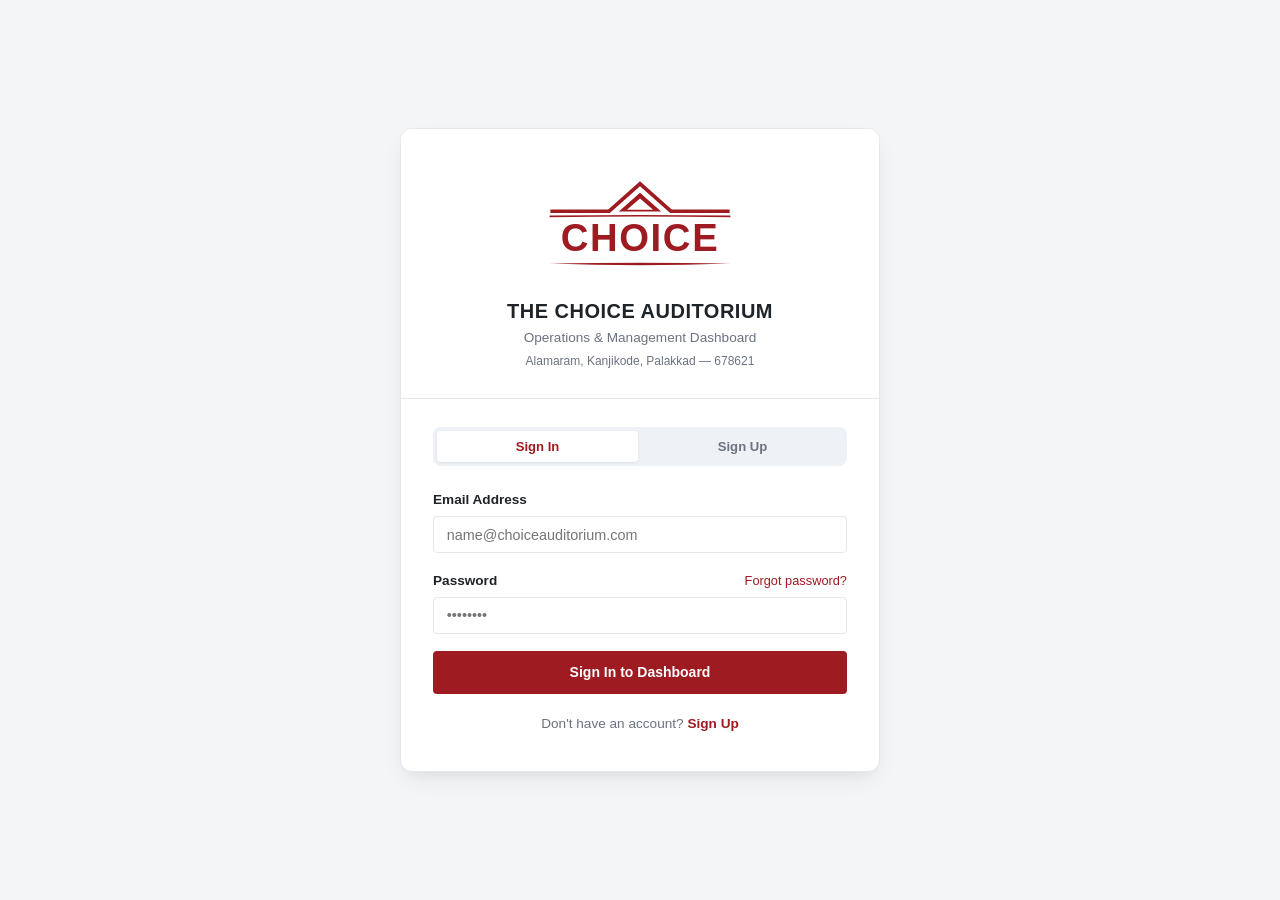
==== commit 29ec1ca8: "refactor(auth): standardize login layout with 2 tabs and context-aware forgot-password view" ====
--- a/index.html
+++ b/index.html
@@ -178,9 +178,8 @@
 
       <div class="login-body">
         <!-- Tab navigation -->
-        <div class="auth-nav">
+        <div class="auth-nav" id="auth-nav-tabs">
           <button type="button" class="auth-tab-btn active" data-tab="login">Sign In</button>
-          <button type="button" class="auth-tab-btn" data-tab="forgot">Forgot Password</button>
           <button type="button" class="auth-tab-btn" data-tab="signup">Sign Up</button>
         </div>
 
@@ -194,7 +193,7 @@
             <div class="form-group">
               <div style="display: flex; justify-content: space-between; align-items: baseline;">
                 <label class="form-label" for="login-password">Password</label>
-                <button type="button" class="auth-link" data-switch-tab="forgot" style="font-size: 0.78rem;">Forgot?</button>
+                <button type="button" class="auth-link" data-switch-tab="forgot" style="font-size: 0.8rem; font-weight: 500;">Forgot password?</button>
               </div>
               <input type="password" id="login-password" class="form-control" placeholder="••••••••" required autocomplete="current-password">
             </div>
@@ -207,8 +206,16 @@
           </div>
         </div>
 
-        <!-- 2. FORGOT PASSWORD VIEW (EMAIL OTP VIA BREVO) -->
+        <!-- 2. FORGOT PASSWORD VIEW (STANDARD RECOVERY FLOW) -->
         <div id="view-forgot" class="auth-view">
+          <div style="margin-bottom: 1.25rem;">
+            <button type="button" class="auth-link" data-switch-tab="login" style="display: inline-flex; align-items: center; gap: 0.35rem; font-size: 0.82rem; color: var(--muted); text-decoration: none; margin-bottom: 0.75rem;">
+              <svg width="15" height="15" viewBox="0 0 24 24" fill="none" stroke="currentColor" stroke-width="2.5" stroke-linecap="round" stroke-linejoin="round"><path d="M19 12H5M12 19l-7-7 7-7"/></svg>
+              Back to Sign In
+            </button>
+            <h3 style="font-size: 1.15rem; font-weight: 700; color: var(--text); margin-bottom: 0.35rem;">Reset Password</h3>
+            <p style="font-size: 0.82rem; color: var(--muted); margin: 0;">Enter your account email to receive a 6-digit recovery code.</p>
+          </div>
           <!-- Step 1: Request OTP -->
           <div id="forgot-step-request">
             <div class="info-callout">
@@ -259,34 +266,58 @@
 
         <!-- 3. SIGN UP VIEW -->
         <div id="view-signup" class="auth-view">
-          <div class="warning-callout">
-            <strong>Security Notice:</strong> All new accounts are protected by Role-Based Access Control (RBAC). Newly registered staff must be assigned permissions by an administrator before accessing venue operations.
-          </div>
-          <form id="signup-form">
-            <div class="form-group">
-              <label class="form-label" for="signup-name">Full Name</label>
-              <input type="text" id="signup-name" class="form-control" placeholder="John Doe" required autocomplete="name">
-            </div>
-            <div class="form-group">
-              <label class="form-label" for="signup-phone">Phone Number (Optional)</label>
-              <input type="tel" id="signup-phone" class="form-control" placeholder="+91 98765 43210" autocomplete="tel">
-            </div>
-            <div class="form-group">
-              <label class="form-label" for="signup-email">Email Address</label>
-              <input type="email" id="signup-email" class="form-control" placeholder="name@choiceauditorium.com" required autocomplete="email">
-            </div>
-            <div class="form-group">
-              <label class="form-label" for="signup-password">Password</label>
-              <input type="password" id="signup-password" class="form-control" placeholder="Minimum 8 characters" minlength="8" required autocomplete="new-password">
-            </div>
-            <div class="form-group">
-              <label class="form-label" for="signup-confirm-password">Confirm Password</label>
-              <input type="password" id="signup-confirm-password" class="form-control" placeholder="Repeat password" minlength="8" required autocomplete="new-password">
-            </div>
-            <button type="submit" class="btn btn-primary" style="width: 100%; padding: 0.75rem; font-weight: 600;">
-              Register Account
-            </button>
-          </form>
+          <!-- Step 1: Registration Form -->
+          <div id="signup-step-register">
+            <div class="warning-callout">
+              <strong>Account Registration:</strong> Enter your details below. A verification email will be dispatched to confirm your address.
+            </div>
+            <form id="signup-form">
+              <div class="form-group">
+                <label class="form-label" for="signup-name">Full Name</label>
+                <input type="text" id="signup-name" class="form-control" placeholder="John Doe" required autocomplete="name">
+              </div>
+              <div class="form-group">
+                <label class="form-label" for="signup-phone">Phone Number (Optional)</label>
+                <input type="tel" id="signup-phone" class="form-control" placeholder="+91 98765 43210" autocomplete="tel">
+              </div>
+              <div class="form-group">
+                <label class="form-label" for="signup-email">Email Address</label>
+                <input type="email" id="signup-email" class="form-control" placeholder="name@choiceauditorium.com" required autocomplete="email">
+              </div>
+              <div class="form-group">
+                <label class="form-label" for="signup-password">Password</label>
+                <input type="password" id="signup-password" class="form-control" placeholder="Minimum 8 characters" minlength="8" required autocomplete="new-password">
+              </div>
+              <div class="form-group">
+                <label class="form-label" for="signup-confirm-password">Confirm Password</label>
+                <input type="password" id="signup-confirm-password" class="form-control" placeholder="Repeat password" minlength="8" required autocomplete="new-password">
+              </div>
+              <button type="submit" class="btn btn-primary" style="width: 100%; padding: 0.75rem; font-weight: 600;">
+                Register Account
+              </button>
+            </form>
+          </div>
+
+          <!-- Step 2: Email Verification (OTP / Confirmation link) -->
+          <div id="signup-step-verify" style="display: none;">
+            <div class="info-callout">
+              Verification email dispatched to <strong id="signup-target-email">your email</strong>. Click the confirmation link in your email OR enter the 6-digit code below:
+            </div>
+            <form id="signup-verify-form">
+              <div class="form-group">
+                <label class="form-label" for="signup-otp">6-Digit Verification Code</label>
+                <input type="text" id="signup-otp" class="form-control otp-inputs" placeholder="123456" maxlength="8" autocomplete="one-time-code">
+              </div>
+              <button type="submit" class="btn btn-primary" style="width: 100%; padding: 0.75rem; font-weight: 600;">
+                Verify Email & Activate
+              </button>
+            </form>
+            <div style="display: flex; justify-content: space-between; margin-top: 1rem; font-size: 0.8rem;">
+              <button type="button" class="auth-link" id="btn-resend-signup-email">Resend Verification Email</button>
+              <button type="button" class="auth-link" id="btn-back-to-register">Edit Email</button>
+            </div>
+          </div>
+
           <div class="auth-footer-links">
             Already have an account? <button type="button" class="auth-link" data-switch-tab="login">Sign In</button>
           </div>
@@ -299,10 +330,12 @@
   <div id="toast-mount"></div>
 
   <script type="module">
-    import { login, requestPasswordReset, verifyRecoveryOtp, updateUserPassword, signUp } from "./js/auth.js";
+    import { login, requestPasswordReset, verifyRecoveryOtp, updateUserPassword, signUp, verifySignupOtp, resendVerificationEmail } from "./js/auth.js";
+    import { getSupabase } from "./js/supabase-config.js";
     import { showToast } from "./js/common.js";
 
     // Tab switching logic
+    const tabNav = document.getElementById("auth-nav-tabs");
     const tabButtons = document.querySelectorAll(".auth-tab-btn");
     const views = {
       login: document.getElementById("view-login"),
@@ -311,6 +344,9 @@
     };
 
     function switchTab(tabKey) {
+      if (tabNav) {
+        tabNav.style.display = (tabKey === "forgot") ? "none" : "flex";
+      }
       tabButtons.forEach(btn => {
         btn.classList.toggle("active", btn.dataset.tab === tabKey);
       });
@@ -331,6 +367,40 @@
         switchTab(link.dataset.switchTab);
       });
     });
+
+    // Handle incoming Supabase email redirect links (Recovery / Signup verification)
+    (async () => {
+      const sb = await getSupabase();
+      if (!sb?.auth) return;
+
+      const hash = window.location.hash;
+      const search = window.location.search;
+
+      if (hash.includes("type=recovery") || search.includes("type=recovery")) {
+        switchTab("forgot");
+        document.getElementById("forgot-step-request").style.display = "none";
+        document.getElementById("forgot-step-verify").style.display = "block";
+        const otpGroup = document.getElementById("forgot-otp")?.closest(".form-group");
+        if (otpGroup) otpGroup.style.display = "none";
+        document.getElementById("forgot-otp").required = false;
+        showToast("Password reset link verified! Please enter your new password.");
+      } else if (hash.includes("type=signup") || search.includes("type=signup")) {
+        showToast("Email verified successfully! You can now sign in.", "success");
+        switchTab("login");
+      }
+
+      sb.auth.onAuthStateChange(async (event, session) => {
+        if (event === "PASSWORD_RECOVERY") {
+          switchTab("forgot");
+          document.getElementById("forgot-step-request").style.display = "none";
+          document.getElementById("forgot-step-verify").style.display = "block";
+          const otpGroup = document.getElementById("forgot-otp")?.closest(".form-group");
+          if (otpGroup) otpGroup.style.display = "none";
+          document.getElementById("forgot-otp").required = false;
+          showToast("Password reset session active. Please enter your new password.");
+        }
+      });
+    })();
 
     // 1. Sign In Handler
     document.getElementById("login-form").addEventListener("submit", async (e) => {
@@ -359,7 +429,7 @@
       }
     });
 
-    // 2. Forgot Password Request Handler (Brevo Email OTP)
+    // 2. Forgot Password Request Handler (Email OTP / Link via Supabase)
     let pendingResetEmail = "";
     const stepRequest = document.getElementById("forgot-step-request");
     const stepVerify = document.getElementById("forgot-step-verify");
@@ -371,7 +441,7 @@
       const submitBtn = e.target.querySelector("button[type='submit']");
 
       submitBtn.disabled = true;
-      submitBtn.textContent = "Sending OTP...";
+      submitBtn.textContent = "Sending...";
 
       try {
         const res = await requestPasswordReset(email);
@@ -380,7 +450,7 @@
           targetEmailDisplay.textContent = email;
           stepRequest.style.display = "none";
           stepVerify.style.display = "block";
-          showToast("Recovery OTP sent to your email!");
+          showToast("Password reset email sent! Check your inbox.");
         } else {
           showToast(res.error, "danger");
         }
@@ -400,7 +470,8 @@
     // Forgot Password Verify OTP & Reset Password Handler
     document.getElementById("forgot-verify-form").addEventListener("submit", async (e) => {
       e.preventDefault();
-      const otp = document.getElementById("forgot-otp").value.trim();
+      const otpInput = document.getElementById("forgot-otp");
+      const otp = otpInput ? otpInput.value.trim() : "";
       const newPwd = document.getElementById("forgot-new-password").value;
       const confirmPwd = document.getElementById("forgot-confirm-password").value;
       const submitBtn = e.target.querySelector("button[type='submit']");
@@ -415,15 +486,18 @@
       }
 
       submitBtn.disabled = true;
-      submitBtn.textContent = "Verifying & Updating...";
+      submitBtn.textContent = "Updating Password...";
 
       try {
-        const verifyRes = await verifyRecoveryOtp(pendingResetEmail, otp);
-        if (!verifyRes.success) {
-          showToast(verifyRes.error, "danger");
-          submitBtn.disabled = false;
-          submitBtn.textContent = "Verify OTP & Save Password";
-          return;
+        // If OTP field is visible and populated, verify OTP first
+        if (otpInput && otpInput.offsetParent !== null && otp) {
+          const verifyRes = await verifyRecoveryOtp(pendingResetEmail, otp);
+          if (!verifyRes.success) {
+            showToast(verifyRes.error, "danger");
+            submitBtn.disabled = false;
+            submitBtn.textContent = "Verify & Save Password";
+            return;
+          }
         }
 
         const updateRes = await updateUserPassword(newPwd);
@@ -433,16 +507,21 @@
         } else {
           showToast(updateRes.error, "danger");
           submitBtn.disabled = false;
-          submitBtn.textContent = "Verify OTP & Save Password";
+          submitBtn.textContent = "Verify & Save Password";
         }
       } catch (err) {
         showToast(err.message || "Failed to update password", "danger");
         submitBtn.disabled = false;
-        submitBtn.textContent = "Verify OTP & Save Password";
-      }
-    });
-
-    // 3. Sign Up Handler
+        submitBtn.textContent = "Verify & Save Password";
+      }
+    });
+
+    // 3. Sign Up Handler (with email confirmation step)
+    let pendingSignupEmail = "";
+    const stepRegister = document.getElementById("signup-step-register");
+    const stepSignupVerify = document.getElementById("signup-step-verify");
+    const targetSignupEmailDisplay = document.getElementById("signup-target-email");
+
     document.getElementById("signup-form").addEventListener("submit", async (e) => {
       e.preventDefault();
       const name = document.getElementById("signup-name").value.trim();
@@ -467,14 +546,18 @@
       try {
         const res = await signUp(email, pwd, { name, phone });
         if (res.success) {
+          pendingSignupEmail = email;
+          if (targetSignupEmailDisplay) targetSignupEmailDisplay.textContent = email;
+
           if (res.requiresEmailConfirmation) {
-            showToast("Registration successful! Check your email to confirm your account.", "success");
+            stepRegister.style.display = "none";
+            stepSignupVerify.style.display = "block";
+            showToast("Registration successful! Please verify your email.", "success");
           } else {
             showToast("Account created! Please ask an administrator to assign your role.", "success");
+            e.target.reset();
+            setTimeout(() => switchTab("login"), 1200);
           }
-          // Reset form and switch to login tab
-          e.target.reset();
-          setTimeout(() => switchTab("login"), 1200);
         } else {
           showToast(res.error, "danger");
         }
@@ -485,6 +568,62 @@
         submitBtn.textContent = "Register Account";
       }
     });
+
+    // Signup OTP Verification Handler
+    document.getElementById("signup-verify-form")?.addEventListener("submit", async (e) => {
+      e.preventDefault();
+      const otp = document.getElementById("signup-otp").value.trim();
+      const submitBtn = e.target.querySelector("button[type='submit']");
+
+      if (!otp) {
+        showToast("Please enter the verification code from your email.", "warning");
+        return;
+      }
+
+      submitBtn.disabled = true;
+      submitBtn.textContent = "Verifying...";
+
+      try {
+        const res = await verifySignupOtp(pendingSignupEmail, otp);
+        if (res.success) {
+          showToast("Email verified successfully! You can now sign in.", "success");
+          setTimeout(() => {
+            stepSignupVerify.style.display = "none";
+            stepRegister.style.display = "block";
+            document.getElementById("signup-form").reset();
+            switchTab("login");
+          }, 1200);
+        } else {
+          showToast(res.error, "danger");
+        }
+      } catch (err) {
+        showToast(err.message || "Verification failed", "danger");
+      } finally {
+        submitBtn.disabled = false;
+        submitBtn.textContent = "Verify Email & Activate";
+      }
+    });
+
+    // Resend Signup Email
+    document.getElementById("btn-resend-signup-email")?.addEventListener("click", async () => {
+      if (!pendingSignupEmail) return;
+      try {
+        const res = await resendVerificationEmail(pendingSignupEmail);
+        if (res.success) {
+          showToast("Verification email resent!");
+        } else {
+          showToast(res.error, "danger");
+        }
+      } catch (err) {
+        showToast(err.message || "Failed to resend", "danger");
+      }
+    });
+
+    // Back to Register form
+    document.getElementById("btn-back-to-register")?.addEventListener("click", () => {
+      stepSignupVerify.style.display = "none";
+      stepRegister.style.display = "block";
+    });
   </script>
 </body>
 
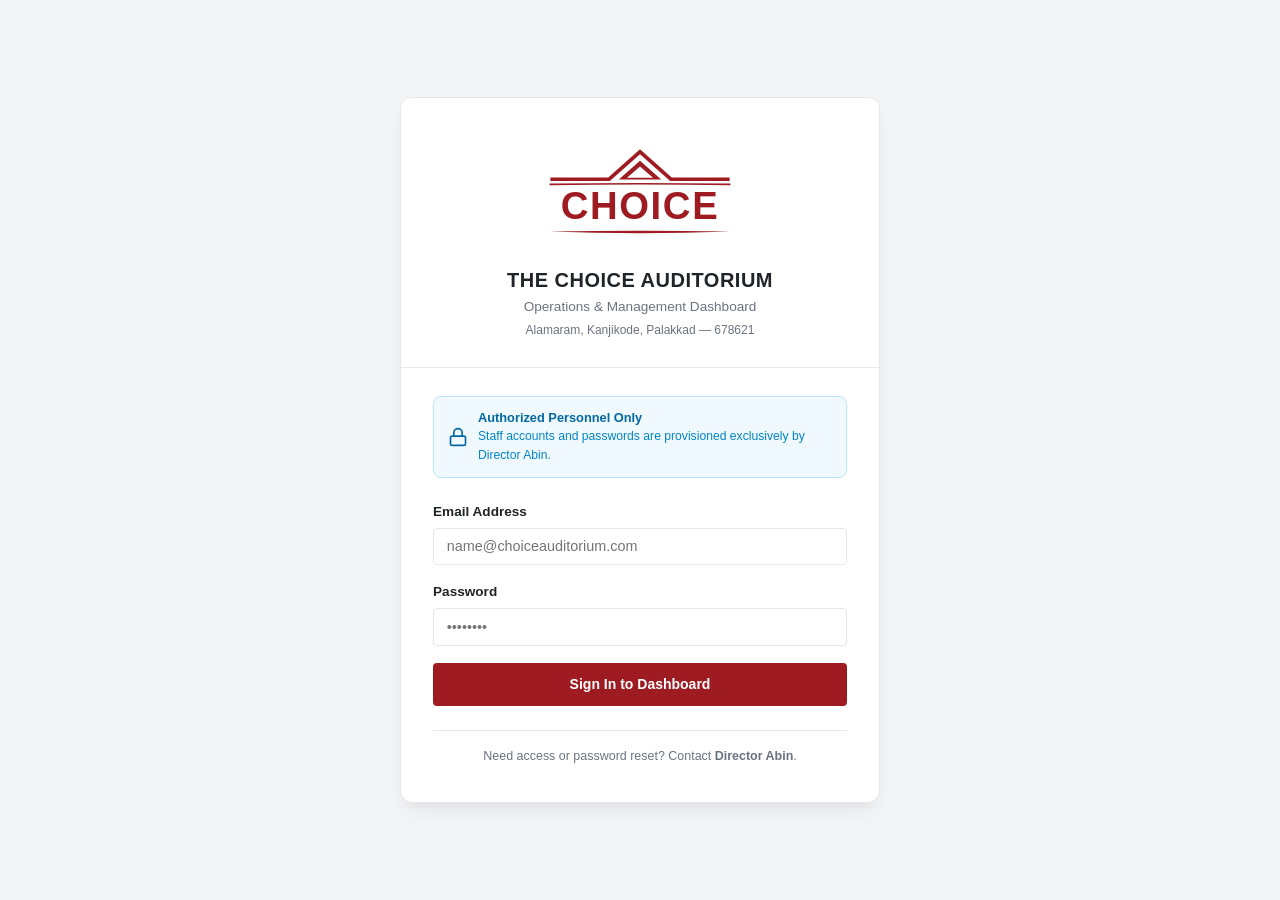
==== commit 3d3007ef: "feat(auth): remove signup and forgot password flows; enforce central provisioning by Director Abin" ====
--- a/index.html
+++ b/index.html
@@ -59,65 +59,6 @@
       padding: 1.75rem 2rem 2.25rem 2rem;
     }
 
-    .auth-nav {
-      display: flex;
-      background: #EEF2F6;
-      border-radius: var(--radius-md);
-      padding: 4px;
-      margin-bottom: 1.5rem;
-      gap: 4px;
-    }
-
-    .auth-tab-btn {
-      flex: 1;
-      padding: 0.5rem 0.25rem;
-      border: none;
-      background: transparent;
-      color: var(--muted);
-      font-size: 0.82rem;
-      font-weight: 600;
-      border-radius: var(--radius-sm);
-      cursor: pointer;
-      transition: all 0.15s ease;
-      text-align: center;
-    }
-
-    .auth-tab-btn.active {
-      background: var(--surface);
-      color: var(--brand-red);
-      box-shadow: 0 1px 3px rgba(0, 0, 0, 0.08);
-    }
-
-    .auth-view {
-      display: none;
-    }
-
-    .auth-view.active {
-      display: block;
-    }
-
-    .auth-footer-links {
-      margin-top: 1.25rem;
-      text-align: center;
-      font-size: 0.85rem;
-      color: var(--muted);
-    }
-
-    .auth-link {
-      color: var(--brand-red);
-      text-decoration: none;
-      font-weight: 600;
-      cursor: pointer;
-      background: none;
-      border: none;
-      padding: 0;
-      font-size: inherit;
-    }
-
-    .auth-link:hover {
-      text-decoration: underline;
-    }
-
     .info-callout {
       background: #F0F9FF;
       border: 1px solid #BAE6FD;
@@ -127,24 +68,6 @@
       font-size: 0.8rem;
       line-height: 1.45;
       margin-bottom: 1.25rem;
-    }
-
-    .warning-callout {
-      background: #FFFBEB;
-      border: 1px solid #FDE68A;
-      color: #92400E;
-      border-radius: var(--radius-md);
-      padding: 0.75rem 0.9rem;
-      font-size: 0.8rem;
-      line-height: 1.45;
-      margin-bottom: 1.25rem;
-    }
-
-    .otp-inputs {
-      letter-spacing: 6px;
-      font-size: 1.25rem;
-      font-weight: 700;
-      text-align: center;
     }
   </style>
 </head>
@@ -177,152 +100,39 @@
       </div>
 
       <div class="login-body">
-        <!-- Tab navigation -->
-        <div class="auth-nav" id="auth-nav-tabs">
-          <button type="button" class="auth-tab-btn active" data-tab="login">Sign In</button>
-          <button type="button" class="auth-tab-btn" data-tab="signup">Sign Up</button>
+        <div class="info-callout" style="display: flex; align-items: center; gap: 0.6rem; margin-bottom: 1.5rem;">
+          <svg width="20" height="20" viewBox="0 0 24 24" fill="none" stroke="currentColor" stroke-width="2" stroke-linecap="round" stroke-linejoin="round" style="flex-shrink: 0;"><rect x="3" y="11" width="18" height="11" rx="2" ry="2"/><path d="M7 11V7a5 5 0 0 1 10 0v4"/></svg>
+          <div>
+            <strong>Authorized Personnel Only</strong><br>
+            <span style="font-size: 0.76rem; color: #0284C7;">Staff accounts and passwords are provisioned exclusively by Director Abin.</span>
+          </div>
         </div>
 
-        <!-- 1. SIGN IN VIEW -->
+        <!-- SIGN IN VIEW -->
         <div id="view-login" class="auth-view active">
+          <div id="login-error-alert" style="display: none; background: #FEF2F2; border: 1px solid #FCA5A5; color: #991B1B; padding: 0.75rem 0.9rem; border-radius: var(--radius-md); font-size: 0.85rem; margin-bottom: 1.15rem; line-height: 1.4;">
+            <div style="display: flex; align-items: flex-start; gap: 0.5rem;">
+              <svg width="18" height="18" viewBox="0 0 24 24" fill="none" stroke="currentColor" stroke-width="2.5" stroke-linecap="round" stroke-linejoin="round" style="flex-shrink: 0; margin-top: 2px;"><circle cx="12" cy="12" r="10"/><line x1="12" y1="8" x2="12" y2="12"/><line x1="12" y1="16" x2="12.01" y2="16"/></svg>
+              <span id="login-error-text">Invalid email or password. Please verify your credentials.</span>
+            </div>
+          </div>
           <form id="login-form">
             <div class="form-group">
               <label class="form-label" for="login-email">Email Address</label>
               <input type="email" id="login-email" class="form-control" placeholder="name@choiceauditorium.com" required autocomplete="email">
             </div>
             <div class="form-group">
-              <div style="display: flex; justify-content: space-between; align-items: baseline;">
-                <label class="form-label" for="login-password">Password</label>
-                <button type="button" class="auth-link" data-switch-tab="forgot" style="font-size: 0.8rem; font-weight: 500;">Forgot password?</button>
-              </div>
+              <label class="form-label" for="login-password">Password</label>
               <input type="password" id="login-password" class="form-control" placeholder="••••••••" required autocomplete="current-password">
             </div>
             <button type="submit" class="btn btn-primary" style="width: 100%; padding: 0.75rem; font-weight: 600;">
               Sign In to Dashboard
             </button>
           </form>
-          <div class="auth-footer-links">
-            Don't have an account? <button type="button" class="auth-link" data-switch-tab="signup">Sign Up</button>
+          <div style="margin-top: 1.5rem; text-align: center; font-size: 0.78rem; color: var(--muted); border-top: 1px solid var(--border); padding-top: 1rem;">
+            Need access or password reset? Contact <strong>Director Abin</strong>.
           </div>
         </div>
-
-        <!-- 2. FORGOT PASSWORD VIEW (STANDARD RECOVERY FLOW) -->
-        <div id="view-forgot" class="auth-view">
-          <div style="margin-bottom: 1.25rem;">
-            <button type="button" class="auth-link" data-switch-tab="login" style="display: inline-flex; align-items: center; gap: 0.35rem; font-size: 0.82rem; color: var(--muted); text-decoration: none; margin-bottom: 0.75rem;">
-              <svg width="15" height="15" viewBox="0 0 24 24" fill="none" stroke="currentColor" stroke-width="2.5" stroke-linecap="round" stroke-linejoin="round"><path d="M19 12H5M12 19l-7-7 7-7"/></svg>
-              Back to Sign In
-            </button>
-            <h3 style="font-size: 1.15rem; font-weight: 700; color: var(--text); margin-bottom: 0.35rem;">Reset Password</h3>
-            <p style="font-size: 0.82rem; color: var(--muted); margin: 0;">Enter your account email to receive a 6-digit recovery code.</p>
-          </div>
-          <!-- Step 1: Request OTP -->
-          <div id="forgot-step-request">
-            <div class="info-callout">
-              Enter your registered email address. A 6-digit recovery OTP will be dispatched via <strong>Brevo</strong>.
-            </div>
-            <form id="forgot-request-form">
-              <div class="form-group">
-                <label class="form-label" for="forgot-email">Account Email</label>
-                <input type="email" id="forgot-email" class="form-control" placeholder="name@choiceauditorium.com" required autocomplete="email">
-              </div>
-              <button type="submit" class="btn btn-primary" style="width: 100%; padding: 0.75rem; font-weight: 600;">
-                Send Recovery OTP
-              </button>
-            </form>
-          </div>
-
-          <!-- Step 2: Verify OTP & Reset Password -->
-          <div id="forgot-step-verify" style="display: none;">
-            <div class="info-callout">
-              OTP sent to <strong id="forgot-target-email">your email</strong>. Enter the 6-digit code and choose a new password.
-            </div>
-            <form id="forgot-verify-form">
-              <div class="form-group">
-                <label class="form-label" for="forgot-otp">6-Digit Email OTP</label>
-                <input type="text" id="forgot-otp" class="form-control otp-inputs" placeholder="123456" maxlength="8" required autocomplete="one-time-code">
-              </div>
-              <div class="form-group">
-                <label class="form-label" for="forgot-new-password">New Password</label>
-                <input type="password" id="forgot-new-password" class="form-control" placeholder="Minimum 8 characters" minlength="8" required autocomplete="new-password">
-              </div>
-              <div class="form-group">
-                <label class="form-label" for="forgot-confirm-password">Confirm New Password</label>
-                <input type="password" id="forgot-confirm-password" class="form-control" placeholder="Repeat new password" minlength="8" required autocomplete="new-password">
-              </div>
-              <button type="submit" class="btn btn-primary" style="width: 100%; padding: 0.75rem; font-weight: 600;">
-                Verify OTP & Save Password
-              </button>
-            </form>
-            <div style="text-align: center; margin-top: 0.75rem;">
-              <button type="button" class="auth-link" id="btn-back-to-request" style="font-size: 0.8rem;">Change Email / Resend</button>
-            </div>
-          </div>
-
-          <div class="auth-footer-links">
-            Remember your credentials? <button type="button" class="auth-link" data-switch-tab="login">Back to Sign In</button>
-          </div>
-        </div>
-
-        <!-- 3. SIGN UP VIEW -->
-        <div id="view-signup" class="auth-view">
-          <!-- Step 1: Registration Form -->
-          <div id="signup-step-register">
-            <div class="warning-callout">
-              <strong>Account Registration:</strong> Enter your details below. A verification email will be dispatched to confirm your address.
-            </div>
-            <form id="signup-form">
-              <div class="form-group">
-                <label class="form-label" for="signup-name">Full Name</label>
-                <input type="text" id="signup-name" class="form-control" placeholder="John Doe" required autocomplete="name">
-              </div>
-              <div class="form-group">
-                <label class="form-label" for="signup-phone">Phone Number (Optional)</label>
-                <input type="tel" id="signup-phone" class="form-control" placeholder="+91 98765 43210" autocomplete="tel">
-              </div>
-              <div class="form-group">
-                <label class="form-label" for="signup-email">Email Address</label>
-                <input type="email" id="signup-email" class="form-control" placeholder="name@choiceauditorium.com" required autocomplete="email">
-              </div>
-              <div class="form-group">
-                <label class="form-label" for="signup-password">Password</label>
-                <input type="password" id="signup-password" class="form-control" placeholder="Minimum 8 characters" minlength="8" required autocomplete="new-password">
-              </div>
-              <div class="form-group">
-                <label class="form-label" for="signup-confirm-password">Confirm Password</label>
-                <input type="password" id="signup-confirm-password" class="form-control" placeholder="Repeat password" minlength="8" required autocomplete="new-password">
-              </div>
-              <button type="submit" class="btn btn-primary" style="width: 100%; padding: 0.75rem; font-weight: 600;">
-                Register Account
-              </button>
-            </form>
-          </div>
-
-          <!-- Step 2: Email Verification (OTP / Confirmation link) -->
-          <div id="signup-step-verify" style="display: none;">
-            <div class="info-callout">
-              Verification email dispatched to <strong id="signup-target-email">your email</strong>. Click the confirmation link in your email OR enter the 6-digit code below:
-            </div>
-            <form id="signup-verify-form">
-              <div class="form-group">
-                <label class="form-label" for="signup-otp">6-Digit Verification Code</label>
-                <input type="text" id="signup-otp" class="form-control otp-inputs" placeholder="123456" maxlength="8" autocomplete="one-time-code">
-              </div>
-              <button type="submit" class="btn btn-primary" style="width: 100%; padding: 0.75rem; font-weight: 600;">
-                Verify Email & Activate
-              </button>
-            </form>
-            <div style="display: flex; justify-content: space-between; margin-top: 1rem; font-size: 0.8rem;">
-              <button type="button" class="auth-link" id="btn-resend-signup-email">Resend Verification Email</button>
-              <button type="button" class="auth-link" id="btn-back-to-register">Edit Email</button>
-            </div>
-          </div>
-
-          <div class="auth-footer-links">
-            Already have an account? <button type="button" class="auth-link" data-switch-tab="login">Sign In</button>
-          </div>
-        </div>
-
       </div>
     </div>
   </div>
@@ -330,79 +140,10 @@
   <div id="toast-mount"></div>
 
   <script type="module">
-    import { login, requestPasswordReset, verifyRecoveryOtp, updateUserPassword, signUp, verifySignupOtp, resendVerificationEmail } from "./js/auth.js";
-    import { getSupabase } from "./js/supabase-config.js";
+    import { login } from "./js/auth.js";
     import { showToast } from "./js/common.js";
 
-    // Tab switching logic
-    const tabNav = document.getElementById("auth-nav-tabs");
-    const tabButtons = document.querySelectorAll(".auth-tab-btn");
-    const views = {
-      login: document.getElementById("view-login"),
-      forgot: document.getElementById("view-forgot"),
-      signup: document.getElementById("view-signup")
-    };
-
-    function switchTab(tabKey) {
-      if (tabNav) {
-        tabNav.style.display = (tabKey === "forgot") ? "none" : "flex";
-      }
-      tabButtons.forEach(btn => {
-        btn.classList.toggle("active", btn.dataset.tab === tabKey);
-      });
-      Object.keys(views).forEach(key => {
-        if (views[key]) {
-          views[key].classList.toggle("active", key === tabKey);
-        }
-      });
-    }
-
-    tabButtons.forEach(btn => {
-      btn.addEventListener("click", () => switchTab(btn.dataset.tab));
-    });
-
-    document.querySelectorAll("[data-switch-tab]").forEach(link => {
-      link.addEventListener("click", (e) => {
-        e.preventDefault();
-        switchTab(link.dataset.switchTab);
-      });
-    });
-
-    // Handle incoming Supabase email redirect links (Recovery / Signup verification)
-    (async () => {
-      const sb = await getSupabase();
-      if (!sb?.auth) return;
-
-      const hash = window.location.hash;
-      const search = window.location.search;
-
-      if (hash.includes("type=recovery") || search.includes("type=recovery")) {
-        switchTab("forgot");
-        document.getElementById("forgot-step-request").style.display = "none";
-        document.getElementById("forgot-step-verify").style.display = "block";
-        const otpGroup = document.getElementById("forgot-otp")?.closest(".form-group");
-        if (otpGroup) otpGroup.style.display = "none";
-        document.getElementById("forgot-otp").required = false;
-        showToast("Password reset link verified! Please enter your new password.");
-      } else if (hash.includes("type=signup") || search.includes("type=signup")) {
-        showToast("Email verified successfully! You can now sign in.", "success");
-        switchTab("login");
-      }
-
-      sb.auth.onAuthStateChange(async (event, session) => {
-        if (event === "PASSWORD_RECOVERY") {
-          switchTab("forgot");
-          document.getElementById("forgot-step-request").style.display = "none";
-          document.getElementById("forgot-step-verify").style.display = "block";
-          const otpGroup = document.getElementById("forgot-otp")?.closest(".form-group");
-          if (otpGroup) otpGroup.style.display = "none";
-          document.getElementById("forgot-otp").required = false;
-          showToast("Password reset session active. Please enter your new password.");
-        }
-      });
-    })();
-
-    // 1. Sign In Handler
+    // Sign In Handler
     document.getElementById("login-form").addEventListener("submit", async (e) => {
       e.preventDefault();
       const email = document.getElementById("login-email").value.trim();
@@ -411,6 +152,13 @@
 
       submitBtn.disabled = true;
       submitBtn.textContent = "Signing In...";
+
+      const errorAlert = document.getElementById("login-error-alert");
+      const errorText = document.getElementById("login-error-text");
+      const pwdInput = document.getElementById("login-password");
+
+      if (errorAlert) errorAlert.style.display = "none";
+      if (pwdInput) pwdInput.style.borderColor = "";
 
       try {
         const res = await login(email, pwd);
@@ -418,211 +166,36 @@
           showToast(`Welcome back, ${res.user.name}!`);
           setTimeout(() => window.location.href = "dashboard.html", 400);
         } else {
-          showToast(res.error, "danger");
+          const errMsg = res.error || "Incorrect email or password. Please verify your credentials.";
+          if (errorAlert && errorText) {
+            errorText.textContent = errMsg;
+            errorAlert.style.display = "block";
+          }
+          if (pwdInput) {
+            pwdInput.style.borderColor = "#DC2626";
+            pwdInput.focus();
+            pwdInput.select();
+          }
+          showToast(errMsg, "danger");
           submitBtn.disabled = false;
           submitBtn.textContent = "Sign In to Dashboard";
         }
       } catch (err) {
-        showToast(err.message || "Login failed", "danger");
+        const errMsg = err.message || "Login failed. Please try again.";
+        if (errorAlert && errorText) {
+          errorText.textContent = errMsg;
+          errorAlert.style.display = "block";
+        }
+        showToast(errMsg, "danger");
         submitBtn.disabled = false;
         submitBtn.textContent = "Sign In to Dashboard";
       }
     });
 
-    // 2. Forgot Password Request Handler (Email OTP / Link via Supabase)
-    let pendingResetEmail = "";
-    const stepRequest = document.getElementById("forgot-step-request");
-    const stepVerify = document.getElementById("forgot-step-verify");
-    const targetEmailDisplay = document.getElementById("forgot-target-email");
-
-    document.getElementById("forgot-request-form").addEventListener("submit", async (e) => {
-      e.preventDefault();
-      const email = document.getElementById("forgot-email").value.trim();
-      const submitBtn = e.target.querySelector("button[type='submit']");
-
-      submitBtn.disabled = true;
-      submitBtn.textContent = "Sending...";
-
-      try {
-        const res = await requestPasswordReset(email);
-        if (res.success) {
-          pendingResetEmail = email;
-          targetEmailDisplay.textContent = email;
-          stepRequest.style.display = "none";
-          stepVerify.style.display = "block";
-          showToast("Password reset email sent! Check your inbox.");
-        } else {
-          showToast(res.error, "danger");
-        }
-      } catch (err) {
-        showToast(err.message || "Could not dispatch reset email", "danger");
-      } finally {
-        submitBtn.disabled = false;
-        submitBtn.textContent = "Send Recovery OTP";
-      }
-    });
-
-    document.getElementById("btn-back-to-request").addEventListener("click", () => {
-      stepVerify.style.display = "none";
-      stepRequest.style.display = "block";
-    });
-
-    // Forgot Password Verify OTP & Reset Password Handler
-    document.getElementById("forgot-verify-form").addEventListener("submit", async (e) => {
-      e.preventDefault();
-      const otpInput = document.getElementById("forgot-otp");
-      const otp = otpInput ? otpInput.value.trim() : "";
-      const newPwd = document.getElementById("forgot-new-password").value;
-      const confirmPwd = document.getElementById("forgot-confirm-password").value;
-      const submitBtn = e.target.querySelector("button[type='submit']");
-
-      if (newPwd !== confirmPwd) {
-        showToast("Passwords do not match.", "warning");
-        return;
-      }
-      if (newPwd.length < 8) {
-        showToast("Password must be at least 8 characters long.", "warning");
-        return;
-      }
-
-      submitBtn.disabled = true;
-      submitBtn.textContent = "Updating Password...";
-
-      try {
-        // If OTP field is visible and populated, verify OTP first
-        if (otpInput && otpInput.offsetParent !== null && otp) {
-          const verifyRes = await verifyRecoveryOtp(pendingResetEmail, otp);
-          if (!verifyRes.success) {
-            showToast(verifyRes.error, "danger");
-            submitBtn.disabled = false;
-            submitBtn.textContent = "Verify & Save Password";
-            return;
-          }
-        }
-
-        const updateRes = await updateUserPassword(newPwd);
-        if (updateRes.success) {
-          showToast("Password updated successfully! Redirecting...");
-          setTimeout(() => window.location.href = "dashboard.html", 600);
-        } else {
-          showToast(updateRes.error, "danger");
-          submitBtn.disabled = false;
-          submitBtn.textContent = "Verify & Save Password";
-        }
-      } catch (err) {
-        showToast(err.message || "Failed to update password", "danger");
-        submitBtn.disabled = false;
-        submitBtn.textContent = "Verify & Save Password";
-      }
-    });
-
-    // 3. Sign Up Handler (with email confirmation step)
-    let pendingSignupEmail = "";
-    const stepRegister = document.getElementById("signup-step-register");
-    const stepSignupVerify = document.getElementById("signup-step-verify");
-    const targetSignupEmailDisplay = document.getElementById("signup-target-email");
-
-    document.getElementById("signup-form").addEventListener("submit", async (e) => {
-      e.preventDefault();
-      const name = document.getElementById("signup-name").value.trim();
-      const phone = document.getElementById("signup-phone").value.trim();
-      const email = document.getElementById("signup-email").value.trim();
-      const pwd = document.getElementById("signup-password").value;
-      const confirmPwd = document.getElementById("signup-confirm-password").value;
-      const submitBtn = e.target.querySelector("button[type='submit']");
-
-      if (pwd !== confirmPwd) {
-        showToast("Passwords do not match.", "warning");
-        return;
-      }
-      if (pwd.length < 8) {
-        showToast("Password must be at least 8 characters long.", "warning");
-        return;
-      }
-
-      submitBtn.disabled = true;
-      submitBtn.textContent = "Creating Account...";
-
-      try {
-        const res = await signUp(email, pwd, { name, phone });
-        if (res.success) {
-          pendingSignupEmail = email;
-          if (targetSignupEmailDisplay) targetSignupEmailDisplay.textContent = email;
-
-          if (res.requiresEmailConfirmation) {
-            stepRegister.style.display = "none";
-            stepSignupVerify.style.display = "block";
-            showToast("Registration successful! Please verify your email.", "success");
-          } else {
-            showToast("Account created! Please ask an administrator to assign your role.", "success");
-            e.target.reset();
-            setTimeout(() => switchTab("login"), 1200);
-          }
-        } else {
-          showToast(res.error, "danger");
-        }
-      } catch (err) {
-        showToast(err.message || "Sign up failed", "danger");
-      } finally {
-        submitBtn.disabled = false;
-        submitBtn.textContent = "Register Account";
-      }
-    });
-
-    // Signup OTP Verification Handler
-    document.getElementById("signup-verify-form")?.addEventListener("submit", async (e) => {
-      e.preventDefault();
-      const otp = document.getElementById("signup-otp").value.trim();
-      const submitBtn = e.target.querySelector("button[type='submit']");
-
-      if (!otp) {
-        showToast("Please enter the verification code from your email.", "warning");
-        return;
-      }
-
-      submitBtn.disabled = true;
-      submitBtn.textContent = "Verifying...";
-
-      try {
-        const res = await verifySignupOtp(pendingSignupEmail, otp);
-        if (res.success) {
-          showToast("Email verified successfully! You can now sign in.", "success");
-          setTimeout(() => {
-            stepSignupVerify.style.display = "none";
-            stepRegister.style.display = "block";
-            document.getElementById("signup-form").reset();
-            switchTab("login");
-          }, 1200);
-        } else {
-          showToast(res.error, "danger");
-        }
-      } catch (err) {
-        showToast(err.message || "Verification failed", "danger");
-      } finally {
-        submitBtn.disabled = false;
-        submitBtn.textContent = "Verify Email & Activate";
-      }
-    });
-
-    // Resend Signup Email
-    document.getElementById("btn-resend-signup-email")?.addEventListener("click", async () => {
-      if (!pendingSignupEmail) return;
-      try {
-        const res = await resendVerificationEmail(pendingSignupEmail);
-        if (res.success) {
-          showToast("Verification email resent!");
-        } else {
-          showToast(res.error, "danger");
-        }
-      } catch (err) {
-        showToast(err.message || "Failed to resend", "danger");
-      }
-    });
-
-    // Back to Register form
-    document.getElementById("btn-back-to-register")?.addEventListener("click", () => {
-      stepSignupVerify.style.display = "none";
-      stepRegister.style.display = "block";
+    document.getElementById("login-password")?.addEventListener("input", () => {
+      const errorAlert = document.getElementById("login-error-alert");
+      if (errorAlert) errorAlert.style.display = "none";
+      document.getElementById("login-password").style.borderColor = "";
     });
   </script>
 </body>
--- a/css/styles.css
+++ b/css/styles.css
@@ -797,29 +797,272 @@
   border-left-color: var(--warning);
 }
 
-/* Responsive adjustments */
+/* ==============================================================================
+   RESPONSIVE DESIGN SYSTEM (MOBILE & TABLET ADAPTATION)
+   ============================================================================== */
+
+@media (max-width: 992px) {
+  .stats-grid {
+    grid-template-columns: repeat(2, 1fr);
+  }
+}
+
 @media (max-width: 768px) {
+  /* Prevent iOS automatic zoom on text input focus */
+  .form-control, input, select, textarea {
+    font-size: 16px !important;
+  }
+
+  /* Header & Navigation */
   .header-top {
-    padding: 0.5rem 1rem;
-  }
+    padding: 0.65rem 0.85rem;
+    flex-wrap: wrap;
+    gap: 0.6rem;
+  }
+
+  .brand-container {
+    gap: 0.6rem;
+  }
+
+  .brand-logo-svg {
+    height: 38px;
+  }
+
+  .brand-logo-svg svg {
+    height: 36px;
+  }
+
+  .brand-details h1 {
+    font-size: 0.95rem;
+  }
+
   .brand-details p {
     display: none;
   }
+
+  .header-actions {
+    width: 100%;
+    justify-content: space-between;
+    padding-top: 0.4rem;
+    border-top: 1px dashed var(--border);
+    gap: 0.4rem;
+  }
+
+  .user-profile-badge {
+    padding: 0.25rem 0.5rem;
+    gap: 0.4rem;
+  }
+
+  .user-avatar {
+    width: 28px;
+    height: 28px;
+    font-size: 0.75rem;
+  }
+
+  .user-profile-badge > div:last-child {
+    max-width: 110px;
+    overflow: hidden;
+    text-overflow: ellipsis;
+    white-space: nowrap;
+  }
+
   .nav-bar {
     padding: 0 0.5rem;
-  }
+    -webkit-overflow-scrolling: touch;
+  }
+
+  .nav-links {
+    gap: 0.25rem;
+  }
+
+  .nav-link {
+    padding: 0.65rem 0.75rem;
+    font-size: 0.82rem;
+  }
+
+  /* Main Container & Cards */
   .main-container {
-    padding: 1rem;
-  }
+    padding: 0.85rem;
+  }
+
+  .page-header {
+    flex-direction: column;
+    align-items: stretch;
+    gap: 0.75rem;
+    margin-bottom: 1.25rem;
+  }
+
+  .page-header .btn {
+    width: 100%;
+    justify-content: center;
+    padding: 0.65rem;
+  }
+
+  .card-header {
+    flex-direction: column;
+    align-items: stretch;
+    gap: 0.75rem;
+    padding: 0.85rem 1rem;
+  }
+
+  .card-header > div,
+  .card-header input,
+  .card-header select,
+  .card-header .btn {
+    width: 100% !important;
+    max-width: 100% !important;
+  }
+
+  .card-body {
+    padding: 1rem 0.85rem;
+  }
+
   .stats-grid {
     grid-template-columns: 1fr;
-  }
-  .cal-grid-header, .cal-grid {
+    gap: 0.75rem;
+  }
+
+  .stat-card {
+    padding: 1rem;
+  }
+
+  /* Modals */
+  .modal-backdrop {
+    padding: 0.5rem;
+    align-items: flex-end;
+  }
+
+  .modal-card {
+    width: 100% !important;
+    max-width: 100% !important;
+    max-height: 94vh;
+    border-radius: var(--radius-lg) var(--radius-lg) 0 0;
+    margin: 0;
+  }
+
+  .modal-header {
+    padding: 0.85rem 1rem;
+  }
+
+  .modal-body {
+    padding: 1rem 0.85rem;
+    max-height: 72vh;
+    -webkit-overflow-scrolling: touch;
+  }
+
+  .form-row {
+    flex-direction: column;
+    gap: 0;
+  }
+
+  .form-col,
+  .form-col-sm {
+    min-width: 100% !important;
+    flex: 1 1 100% !important;
+  }
+
+  .modal-footer {
+    flex-direction: column-reverse;
+    gap: 0.5rem;
+    padding: 0.75rem 1rem;
+  }
+
+  .modal-footer .btn {
+    width: 100%;
+    justify-content: center;
+  }
+
+  /* Tables & Horizontal Scrolling */
+  .table-responsive {
+    border-radius: 0;
+    -webkit-overflow-scrolling: touch;
+    margin: 0 -0.85rem;
+    width: calc(100% + 1.7rem);
+    padding: 0 0.85rem;
+  }
+
+  .data-table th,
+  .data-table td {
+    padding: 0.65rem 0.75rem;
+    font-size: 0.8rem;
+  }
+
+  /* Calendar */
+  .cal-grid-header {
+    font-size: 0.7rem;
+    padding: 0.35rem 0;
+  }
+
+  .cal-grid {
+    font-size: 0.7rem;
+  }
+
+  .cal-day-cell {
+    min-height: 65px;
+    padding: 0.2rem;
+  }
+
+  .cal-day-number {
+    font-size: 0.72rem;
+    margin-bottom: 0.15rem;
+  }
+
+  .cal-event-pill {
+    font-size: 0.62rem;
+    padding: 0.12rem 0.25rem;
+    margin-bottom: 2px;
+  }
+
+  /* Notifications Dropdown */
+  .notif-dropdown {
+    top: 90px;
+    right: 0.5rem;
+    left: 0.5rem;
+    width: auto;
+    max-width: none;
+  }
+
+  /* Toast alerts */
+  .toast-container {
+    left: 1rem;
+    right: 1rem;
+    bottom: 1rem;
+  }
+
+  .toast {
+    min-width: auto;
+    width: 100%;
+  }
+
+  /* Signature canvas */
+  .sig-canvas {
+    height: 120px;
+  }
+}
+
+@media (max-width: 480px) {
+  .btn-sm {
+    padding: 0.35rem 0.5rem;
     font-size: 0.75rem;
   }
-  .cal-day-cell {
-    min-height: 70px;
-    padding: 0.2rem;
-  }
-}
-
+
+  .badge {
+    font-size: 0.7rem;
+    padding: 0.15rem 0.4rem;
+  }
+
+  .brand-details h1 {
+    font-size: 0.88rem;
+  }
+
+  .user-profile-badge span.role-tag {
+    display: none;
+  }
+}
+
+@keyframes spin {
+  from { transform: rotate(0deg); }
+  to { transform: rotate(360deg); }
+}
+
+
